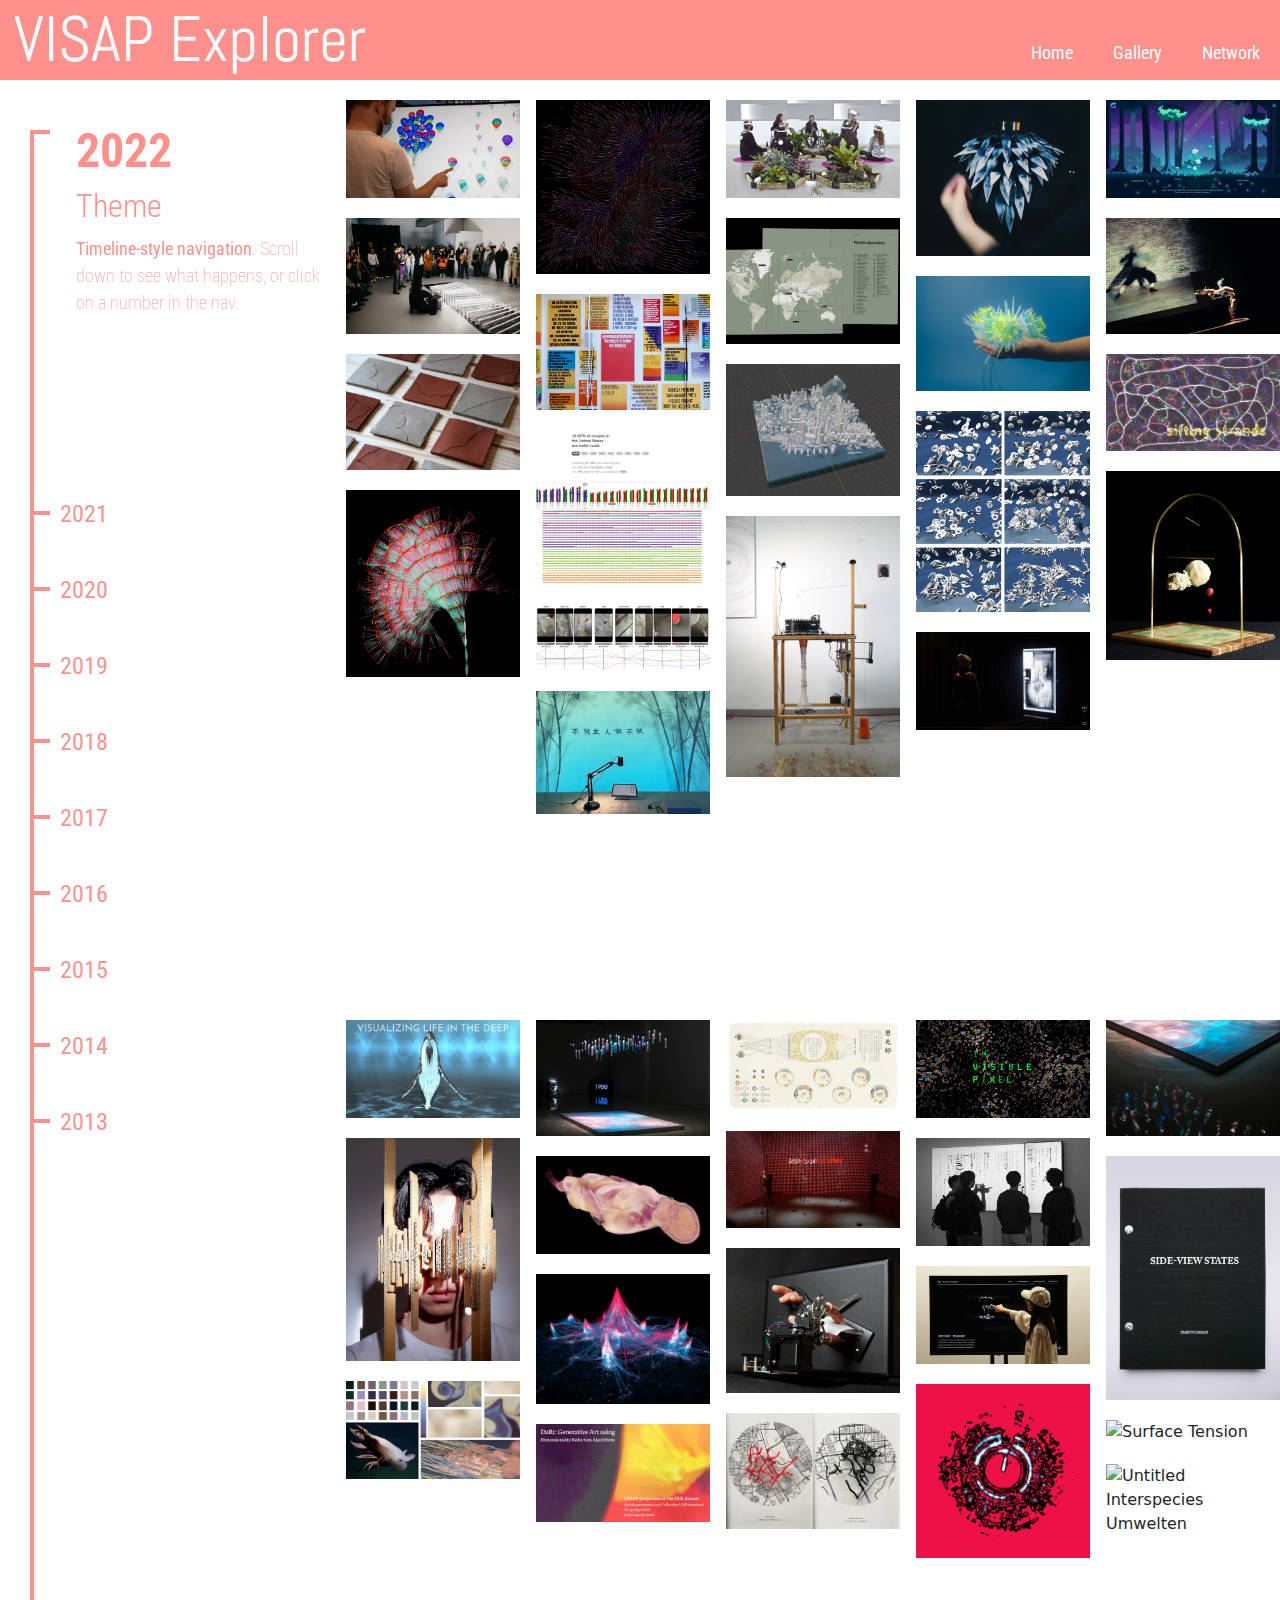
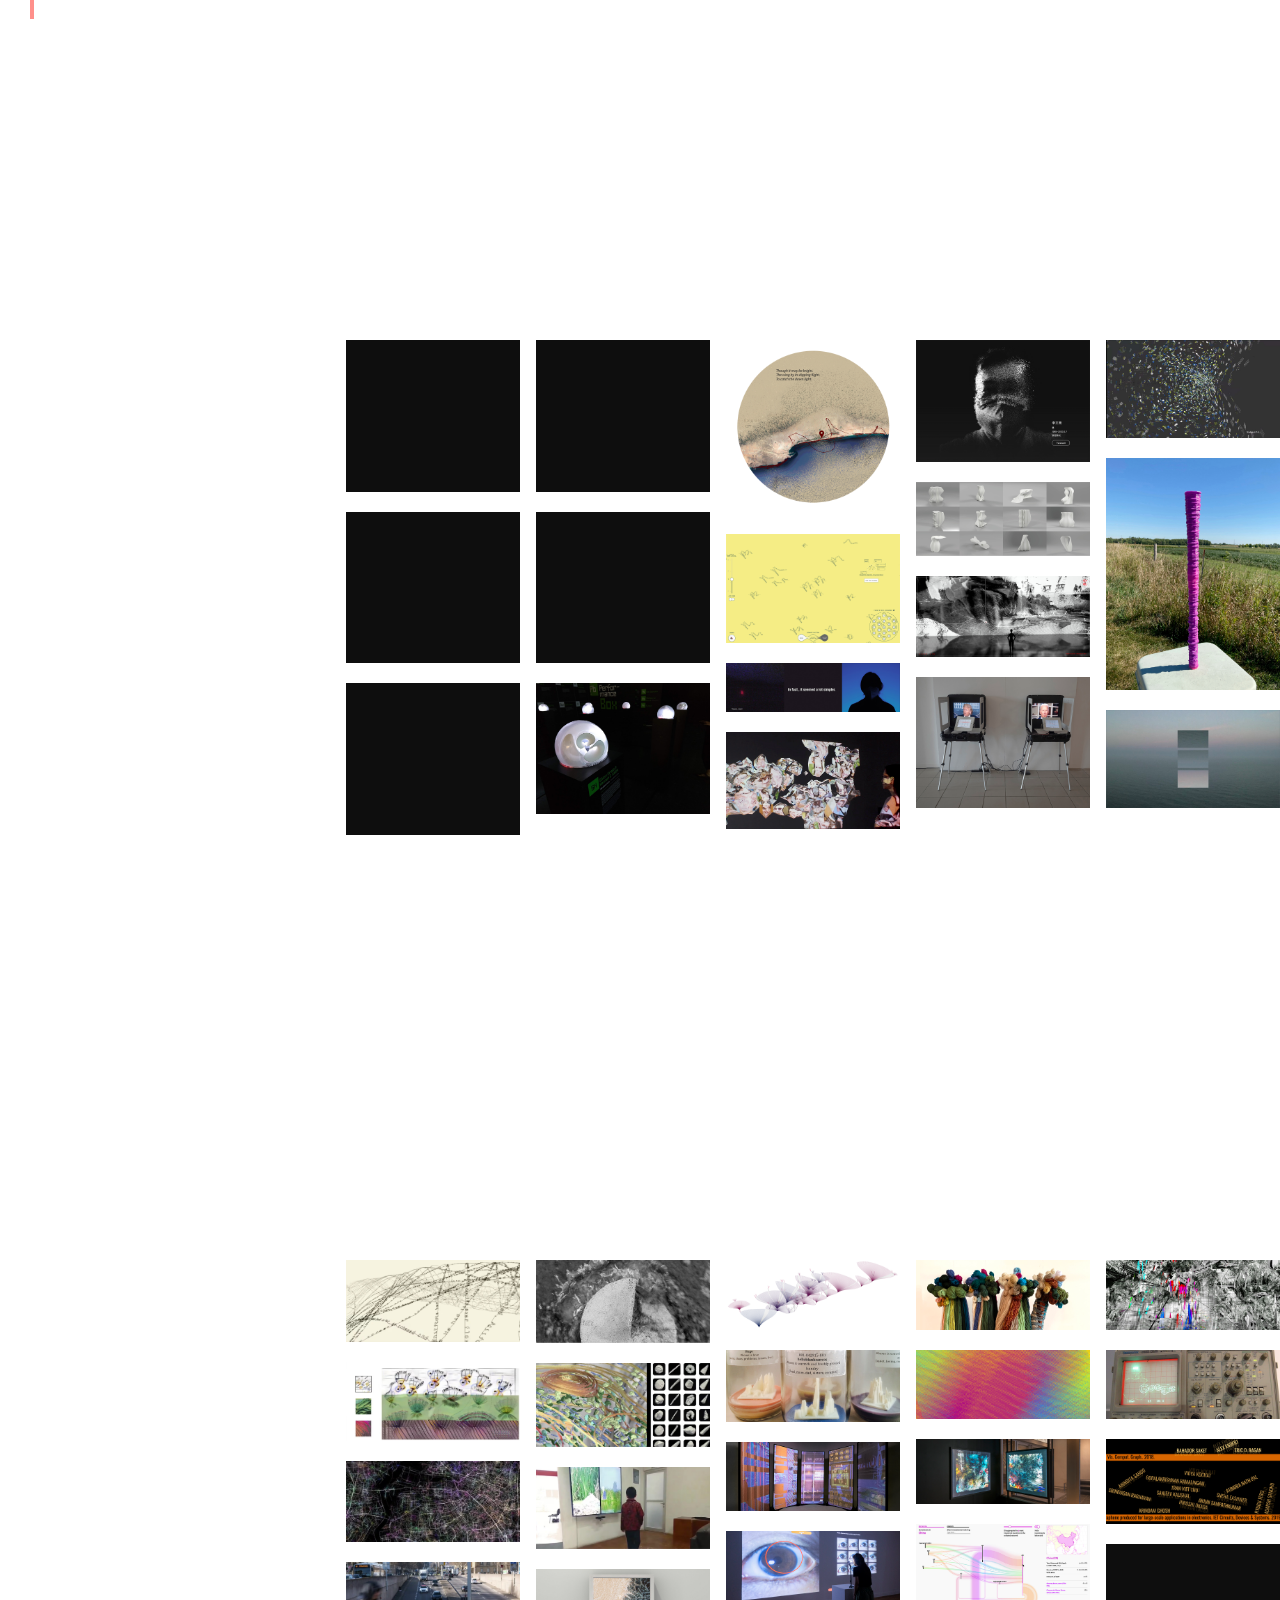
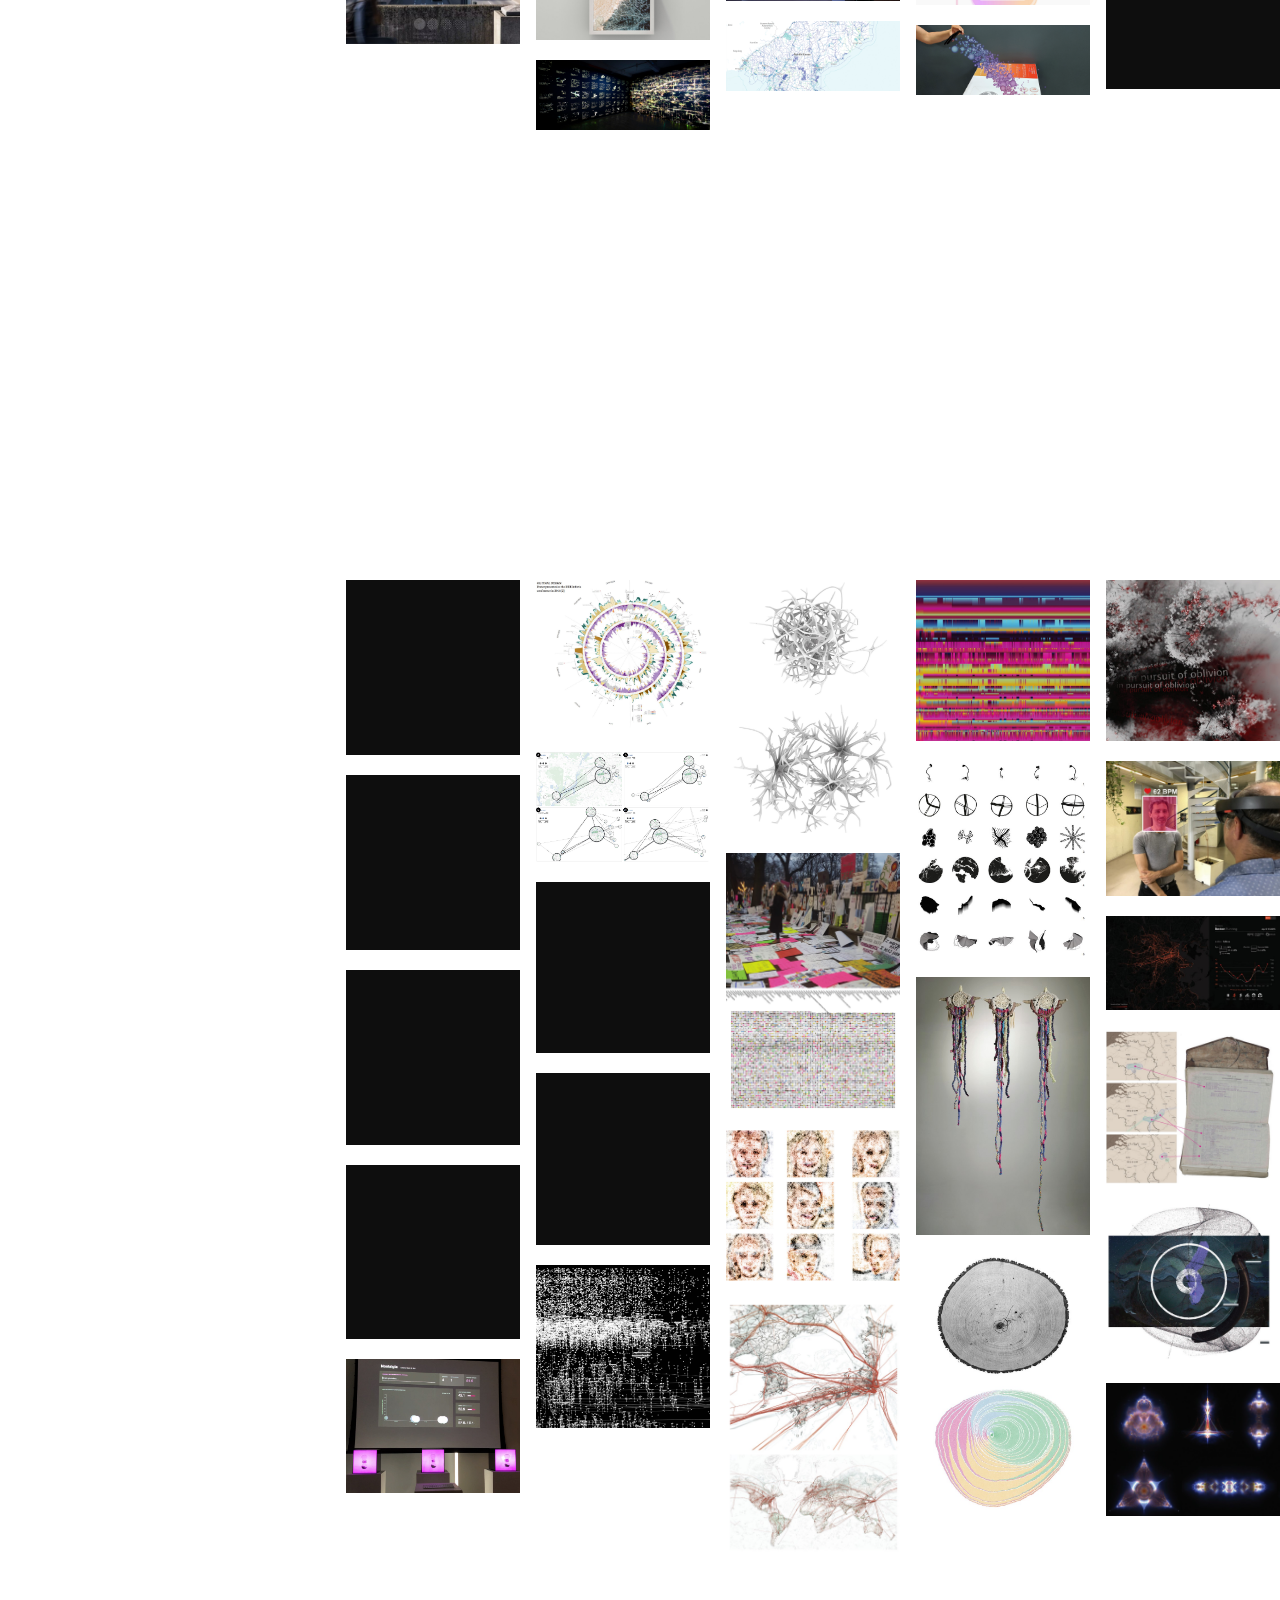
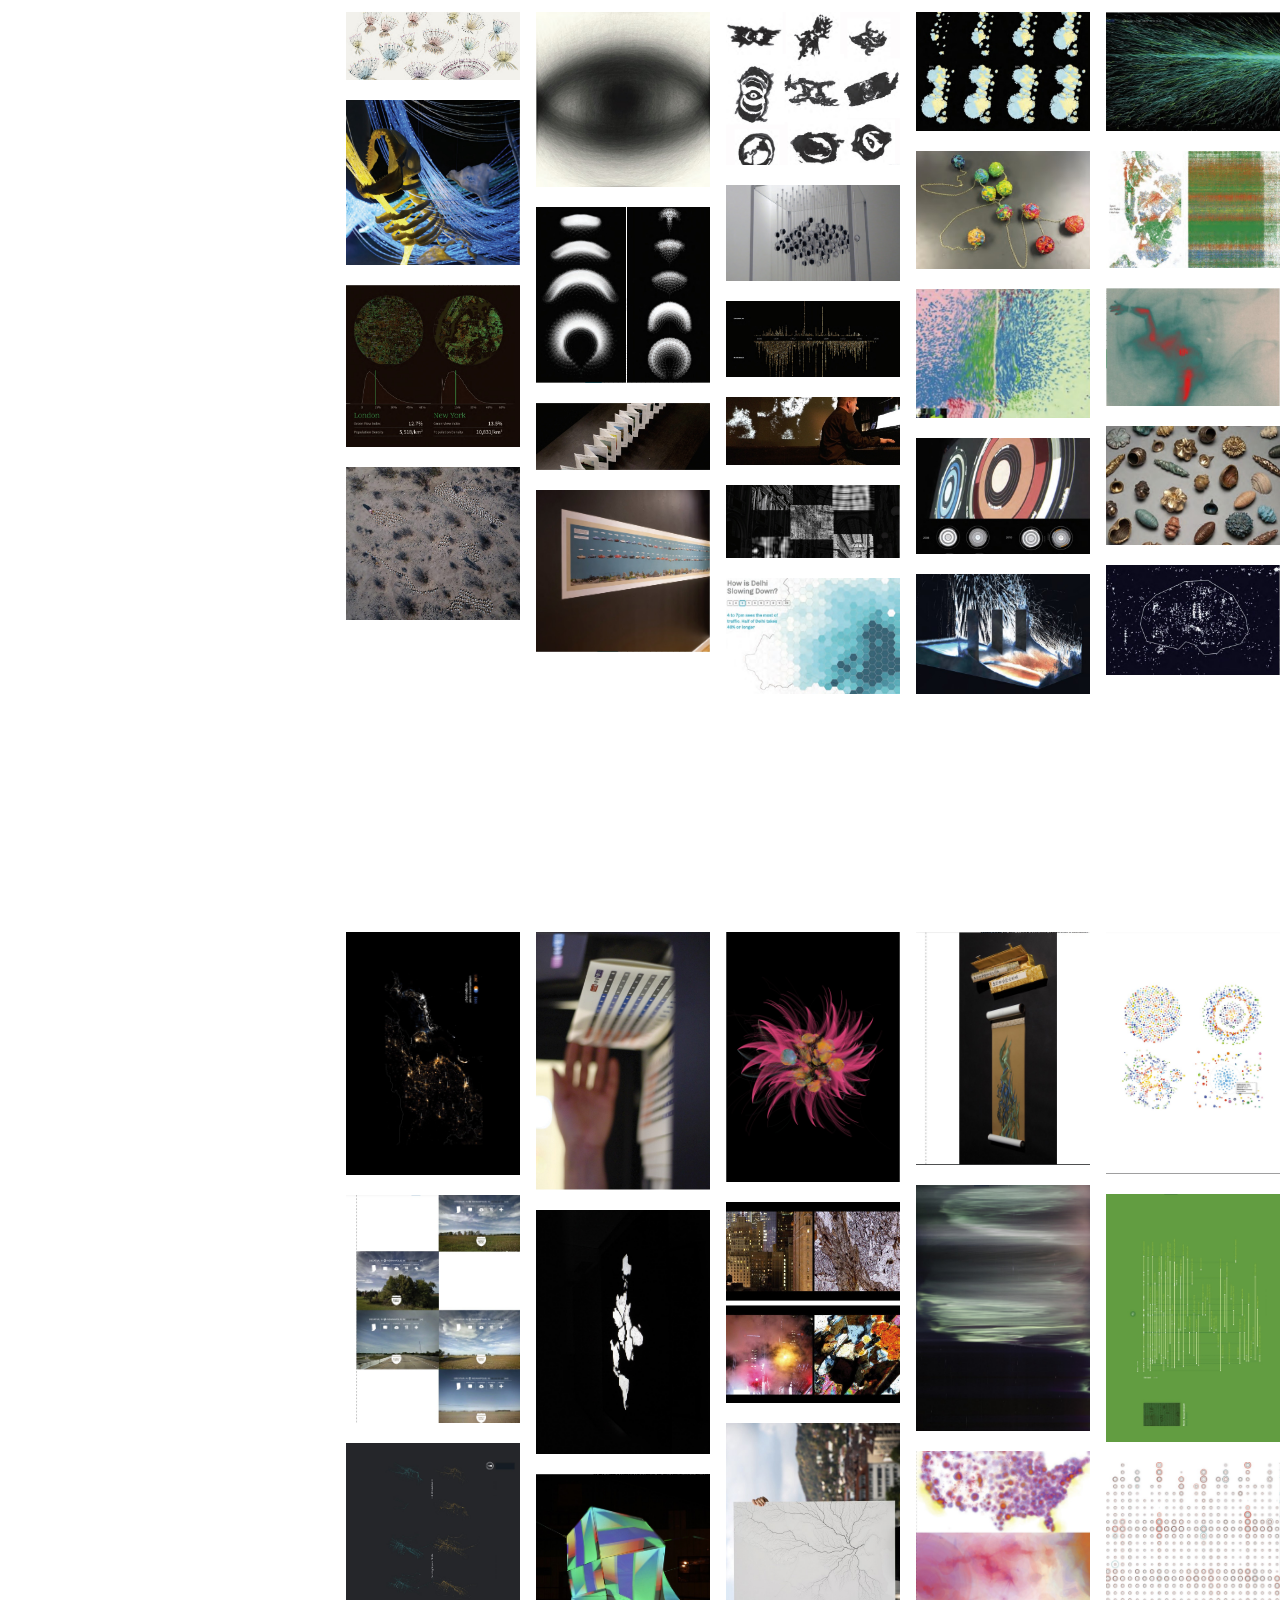
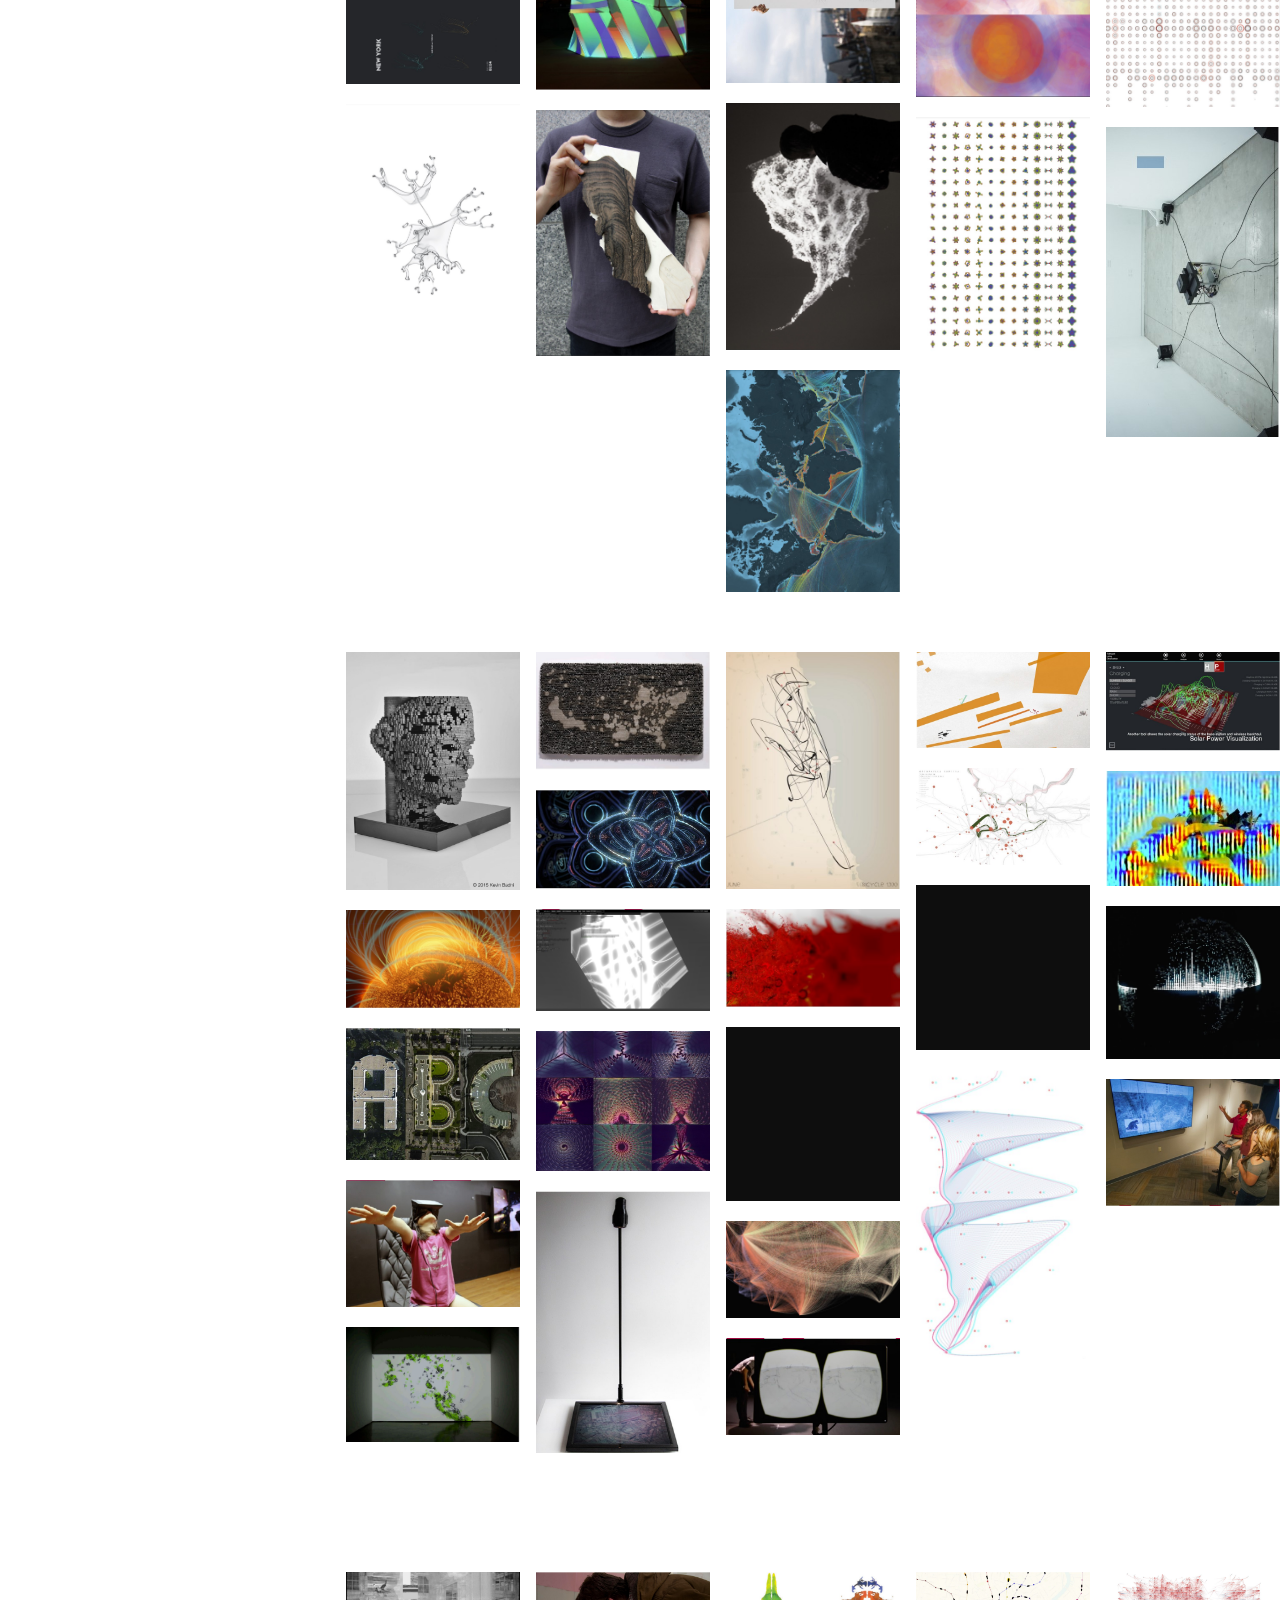
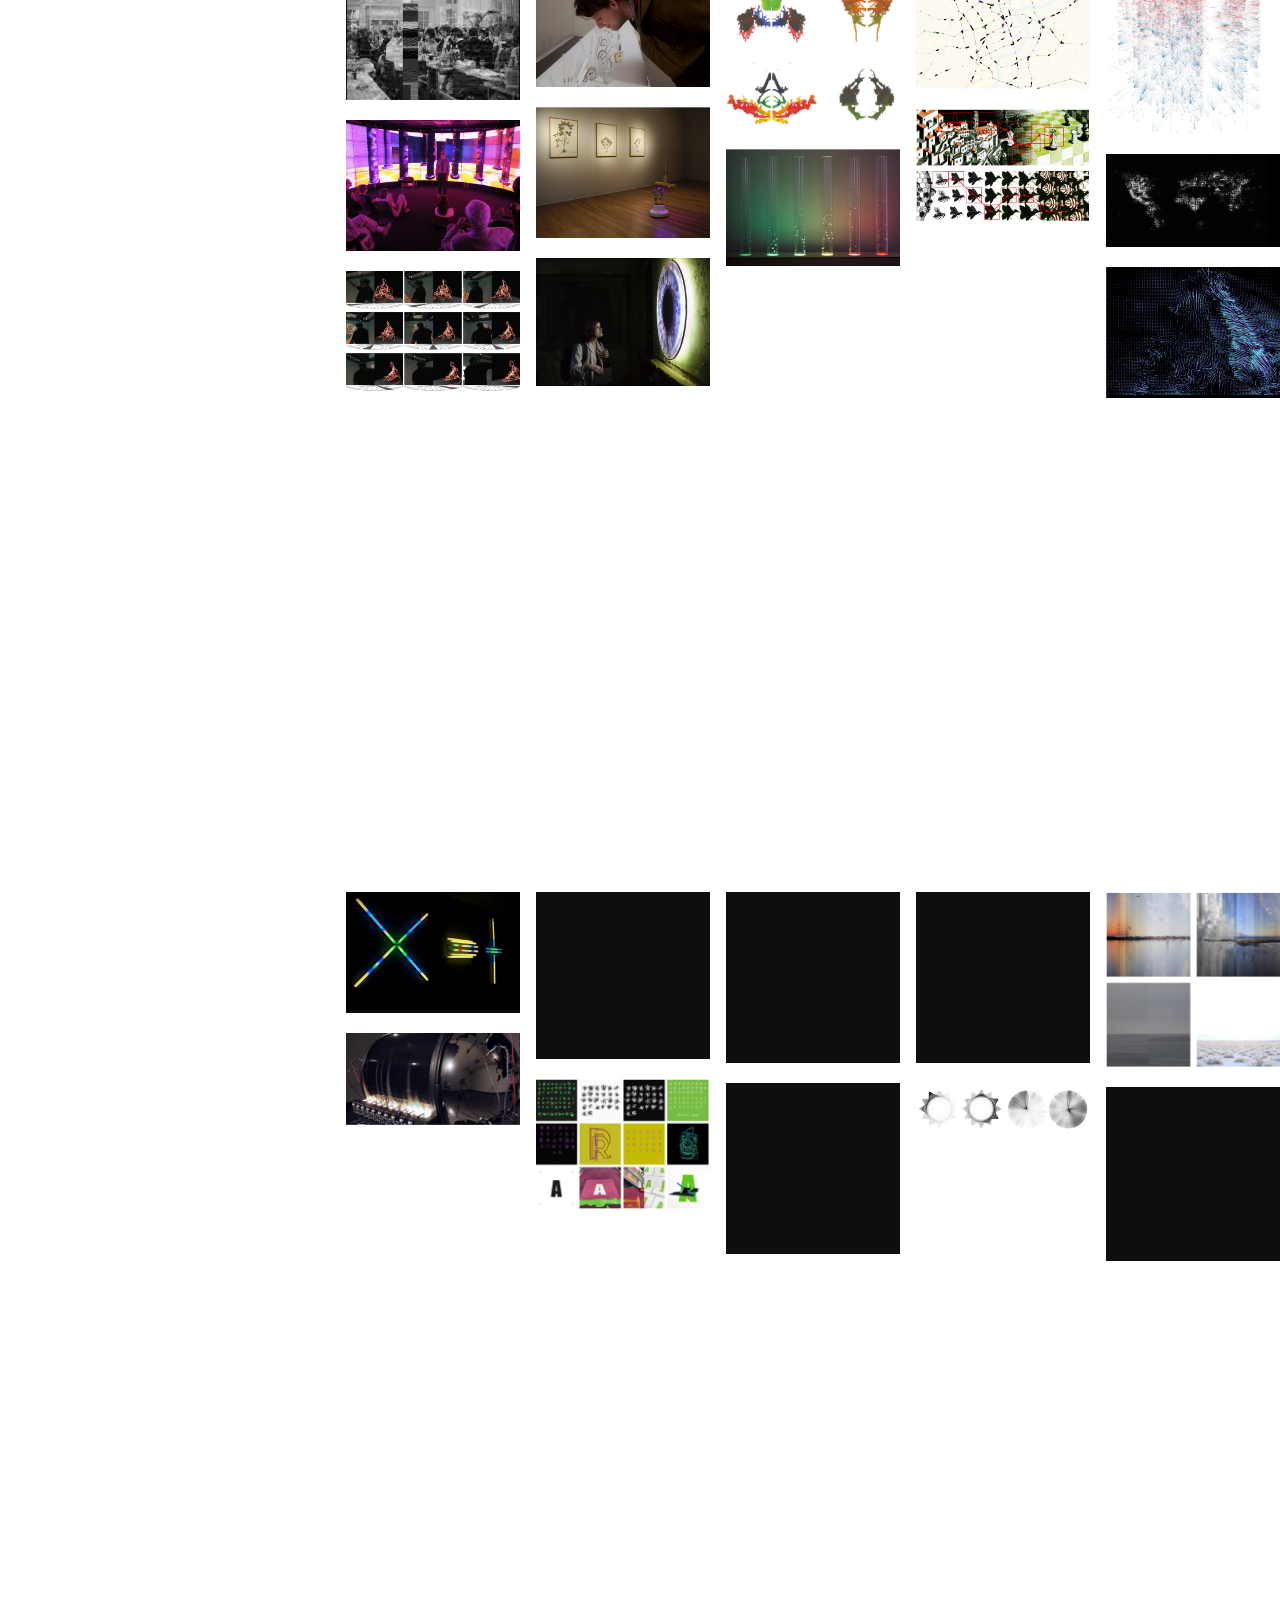
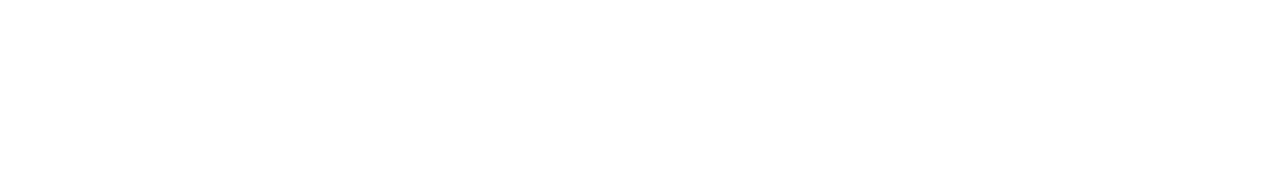
==== gallery.html @ c100e547 "gallery page complete" ====
<!DOCTYPE html>
<html lang="en">
    <head>

        <meta charset="UTF-8">
        <meta name="viewport" content="width=device-width, initial-scale=1.0">

        <title>Artwork Gallery</title>

        <link rel="stylesheet" href="style.css">
        <link rel="stylesheet" href="gridstyle.css">
        <link href="https://cdn.jsdelivr.net/npm/bootstrap@5.3.3/dist/css/bootstrap.min.css" rel="stylesheet" integrity="sha384-QWTKZyjpPEjISv5WaRU9OFeRpok6YctnYmDr5pNlyT2bRjXh0JMhjY6hW+ALEwIH" crossorigin="anonymous">

        <!-- <script src = "/d3.v7.min.js"></script> -->
        
        

    </head>


    <body>

       <!-- MAIN NAVBAR -->

        <div class="my_navbar sticky-top">
            <div class="my_navbar-title">VISAP Explorer</div>

            <div class="my_navbar-links">
            <a href="index.html">Home</a>
            <a href="gallery.html">Gallery</a>
            <a href="network.html">Network</a>
            </div>

        </div>



    
        <!-- SIDEBAR -->

        <div id= "wrapper" class="row">
            <div class="col-3">
              <nav id="navbar-timeline" class=" flex-column align-items-stretch pe-4 sticky-top">
                <nav class="nav flex-column">
                  <a class="nav-link" href="#item-1">

                    <span class="nav__counter">2022</span>
                    <h3 class="nav__title">Theme</h3>
                    <p class="nav__body"><strong>Timeline-style navigation</strong>. Scroll down to see what happens, or click on a number in the nav.</p>

                  </a>

                  <a class="nav-link" href="#item-2">

                    <span class="nav__counter">2021</span>
                    <h3 class="nav__title">Theme</h3>
                    <p class="nav__body"><strong>Timeline-style navigation</strong>. Scroll down to see what happens, or click on a number in the nav.</p>

                  </a>

                  <a class="nav-link" href="#item-3">
                    <span class="nav__counter">2020</span>
                    <h3 class="nav__title">Theme</h3>
                    <p class="nav__body"><strong>Timeline-style navigation</strong>. Scroll down to see what happens, or click on a number in the nav.</p>

                  </a>

                  <a class="nav-link" href="#item-4">
                    <span class="nav__counter">2019</span>
                    <h3 class="nav__title">Theme</h3>
                    <p class="nav__body"><strong>Timeline-style navigation</strong>. Scroll down to see what happens, or click on a number in the nav.</p>

                  </a>

                  <a class="nav-link" href="#item-5">
                    <span class="nav__counter">2018</span>
                    <h3 class="nav__title">Theme</h3>
                    <p class="nav__body"><strong>Timeline-style navigation</strong>. Scroll down to see what happens, or click on a number in the nav.</p>

                  </a>

                  <a class="nav-link" href="#item-6">
                    <span class="nav__counter">2017</span>
                    <h3 class="nav__title">Theme</h3>
                    <p class="nav__body"><strong>Timeline-style navigation</strong>. Scroll down to see what happens, or click on a number in the nav.</p>

                  </a>

                  <a class="nav-link" href="#item-7">
                    <span class="nav__counter">2016</span>
                    <h3 class="nav__title">Theme</h3>
                    <p class="nav__body"><strong>Timeline-style navigation</strong>. Scroll down to see what happens, or click on a number in the nav.</p>

                  </a>

                  <a class="nav-link" href="#item-8">
                    <span class="nav__counter">2015</span>
                    <h3 class="nav__title">Theme</h3>
                    <p class="nav__body"><strong>Timeline-style navigation</strong>. Scroll down to see what happens, or click on a number in the nav.</p>

                  </a>

                  <a class="nav-link" href="#item-9">
                    <span class="nav__counter">2014</span>
                    <h3 class="nav__title">Theme</h3>
                    <p class="nav__body"><strong>Timeline-style navigation</strong>. Scroll down to see what happens, or click on a number in the nav.</p>

                  </a>

                  <a class="nav-link" href="#item-10">
                    <span class="nav__counter">2013</span>
                    <h3 class="nav__title"> Theme</h3>
                    <p class="nav__body"><strong>Timeline-style navigation</strong>. Scroll down to see what happens, or click on a number in the nav.</p>

                  </a>
                  
                </nav>
              </nav>
            </div>

            <!-- GRID SECTIONS -->
          
            <div class="col-9">

              <div data-bs-spy="scroll" data-bs-target="#navbar-timeline" data-bs-smooth-scroll="true"  tabindex="0">

                <div id="story-card" class="story-card sticky-top"></div>

                <section id="item-1">  
                    <div id="artwork-container-2022" class="artwork-container"></div>              
                </section>
                
                <section id="item-2">
                    <div id="artwork-container-2021" class="artwork-container"></div>
                  </section>

                <section id="item-3">
                    <div id="artwork-container-2020" class="artwork-container"></div>
                   </section>

                   <section id="item-4"> 
                    <div id="artwork-container-2019" class="artwork-container"></div>              
                </section>
                
                <section id="item-5">
                    <div id="artwork-container-2018" class="artwork-container"></div>
                  </section>

                <section id="item-6">
                    <div id="artwork-container-2017" class="artwork-container"></div>
                   </section>

                   <section id="item-7"> 
                    <div id="artwork-container-2016" class="artwork-container"></div>              
                </section>
                
                <section id="item-8">
                    <div id="artwork-container-2015" class="artwork-container"></div>
                  </section>

                <section id="item-9">
                    <div id="artwork-container-2014" class="artwork-container"></div>
                   </section>

                   <section id="item-10">
                    <div id="artwork-container-2013" class="artwork-container"></div>
                </section>

                
            
                </div>
              </div>
            </div>
          </div>





        

        

           <!-- SCRIPTS --> 


              <script src="https://code.jquery.com/jquery-3.7.1.min.js" integrity="sha256-/JqT3SQfawRcv/BIHPThkBvs0OEvtFFmqPF/lYI/Cxo=" crossorigin="anonymous"></script>
              <script src="https://cdn.jsdelivr.net/npm/@popperjs/core@2.11.8/dist/umd/popper.min.js" integrity="sha384-I7E8VVD/ismYTF4hNIPjVp/Zjvgyol6VFvRkX/vR+Vc4jQkC+hVqc2pM8ODewa9r" crossorigin="anonymous"></script>
              <script src="https://cdn.jsdelivr.net/npm/bootstrap@5.3.3/dist/js/bootstrap.min.js" integrity="sha384-0pUGZvbkm6XF6gxjEnlmuGrJXVbNuzT9qBBavbLwCsOGabYfZo0T0to5eqruptLy" crossorigin="anonymous"></script>
              <script src="data/artworks.js"></script>
              
    
    </body>
</html>
---- style.css ----
@import url('https://fonts.googleapis.com/css2?family=Roboto+Condensed:wght@400;700&display=swap');
@import url('https://fonts.googleapis.com/css2?family=Abel&display=swap');

/*body, html {
    margin: 0;
    padding: 0;
    width: 100%;
    height: 100%;
    font-family: Arial, sans-serif;
}*/


  /* NAVBAR*/


  .my_navbar {
    position:sticky;
    top: 0px;
    background-color: #ff908b;
    overflow: hidden;
    height: 80px;
    width: 100%;
    display: flex;
    justify-content: space-between;
    align-items: flex-end; 
  }

  .my_navbar-title {
    color: white;
    padding-left: 14px;
    font-family: 'Abel', sans-serif;
    float: left;
    font-size: 64px;
    line-height: normal;
  }

  .my_navbar-links {
    display: flex;
  }

  .my_navbar a {
    color: white;
    padding: 14px 20px;
    
    text-decoration: none;
    font-size: large;
    transition: font-weight 0.3s ease, text-decoration 0.3s ease;
    font-family: 'Roboto Condensed', sans-serif
  }
  .my_navbar a:hover {
    
    text-decoration: underline;
    font-weight: 700;
    font-size: x-large;  
  }

  /*CONTENT BOXES*/

  .content {
    display: flex;
    justify-content: center; 
    align-items: center; 
    margin-top: 20px;
  }
  .content-box {
    flex: 1; /* boxes equal width */
    padding: 20px;
    box-shadow: 0 4px 8px 0 rgba(0,0,0,0.2);
    margin: 0 10px; 
    display: flex;
    flex-direction: column; 
    align-self: stretch;
}

  .left-content {
    background-color: #ffdada;
  }
  .right-content {
    background-color: #ffdede;
  }
  .right-content h2 {
    color: #333;
  }
  .right-content p {
    color: #666;
  }

/*STORY-CARD*/

#story-card {
    position: sticky;
    background-color: whitesmoke;
    top: 80px; 
    height: calc(100vh - 80px);
    width: 500px; /* Adjust width as needed */
    padding: 20px;
    overflow-y: auto; /* Enable scrolling */
    display: none; /* Hidden by default */
    z-index: 1000; /* Above other elements */
    float: right; /* Align to the right */
    margin-left: auto; /* Additional alignment to the right */
    box-shadow: -5px 0 15px rgba(0,0,0,0.3);
}

#story-card img {
  height: auto;
  display: block;
  margin-top: 20px;
  margin-bottom: 15px; 
}

#story-card a{
color: black;
font-size: 24px;
font-weight: 500;
}


#story-card .close-button {
  color: red;
  position: absolute;
  top: 10px;
  right: 10px;
  border: none;
  background-color: transparent;
  font-size: 20px;
  cursor: pointer;
}

  

/*FONTS*/
  
  .roboto-condensed-navbar {
    font-family: 'Roboto Condensed', sans-serif;
    font-optical-sizing: auto;
    font-weight: 400; 
    font-style: normal;
  }

  .abel-regular {
    font-family: 'Abel', sans-serif;
    font-weight: 400;
    font-style: normal;
  }
---- gridstyle.css ----
@import url('https://fonts.googleapis.com/css2?family=Roboto+Condensed:wght@400;700&display=swap');
@import url('https://fonts.googleapis.com/css2?family=Abel&display=swap');


#navbar-timeline.sticky-top{
    top: 80px;
    z-index: 1010;
    padding: 0% 20% 20% 20%;
    font-family: 'Roboto Condensed', sans-serif;
    }

/*INACTIVE*/

a.nav-link{
    padding: 0;
    color: #ff908b;
    transition: all 0.15s ease-out;
}

a.nav-link :hover {
    background-color: transparent;
    color: #ff908b;
    padding-left: 1em;
  }
  a.nav-link :focus {
    background-color: transparent;
    color: #ff908b;
  }

.nav-link{
    position: relative;
    transition: all 0.3s ease-out;
    margin-bottom: 1em;
    display: block;
    color: #ff908b;
    
}

.nav-link ::after {
    content: "";
    display: block;
    border-left: 4px solid  #ff908b;
    border-top: 4px solid #ff908b;
    height: 500px;
    width: 20px;
    position: absolute;
    left: -30px;
    top: 15px;
}


.nav__counter{
    font-size: 24px;
    transition: all 0.15s ease-out;
}

.nav__title{
    font-size: 32px;
    font-weight: 300;
    margin: 0 0 0.25em;
    width: 300px;
    height: 0;
    overflow: hidden;
    opacity: 0;
    transition: height 0.3s ease-out, opacity 0.2s ease-out;
}

.nav__body{
    font-weight: 100;
    font-size: 18px;
    font-size: 18px;
    width: 250px;
    height: 0;
    overflow: hidden;
    opacity: 0;
    transition: height 0.3s ease-out, opacity 0.2s ease-out;
}

/*ACTIVE*/

a.nav-link.active {
    pointer-events: none;
    padding-left: 1em;
    width: 35px;
    height: 400px;
    top: 35px;
    font-weight: 700;
}

a.nav-link.active .nav__counter{
    opacity: 1;
    font-size: 48px;
}

a.nav-link.active .nav__title{
    height: 40px;
    opacity: 1;
    overflow: visible;
}

a.nav-link.active .nav__body{
    height: 250px;
    opacity: 1;
    overflow: visible;
}


/*GRID SECTIONS*/

section {
    min-height: 100vh;
    /*display: flex;*/
    margin-bottom: 20px;
  }

  .artwork-container {
    column-count: 5;
    /*column-gap: 0px;*/
    /*justify-content: space-between;*/
    padding: 10px;
}

.artwork-container img {
    width: 100%;
    margin: 10px;
    height:fit-content;
    break-inside: avoid-column; /* This helps to prevent images from being split between columns */
}

/* Responsive adjustments */
@media (max-width: 1200px) {
    .artwork-container {
        column-count: 4;
    }
}
@media (max-width: 1000px) {
    .artwork-container {
        column-count: 3;
    }
}
@media (max-width: 800px) {
    .artwork-container {
        column-count: 2;
    }
}
@media (max-width: 400px) {
    .artwork-container {
        column-count: 1;
    }
}


/*FONTS*/

.roboto-condensed-navbar {
    font-family: 'Roboto Condensed', sans-serif;
    font-optical-sizing: auto;
    font-weight: 400; 
    font-style: normal;
  }

  .abel-regular {
    font-family: 'Abel', sans-serif;
    font-weight: 400;
    font-style: normal;
  }
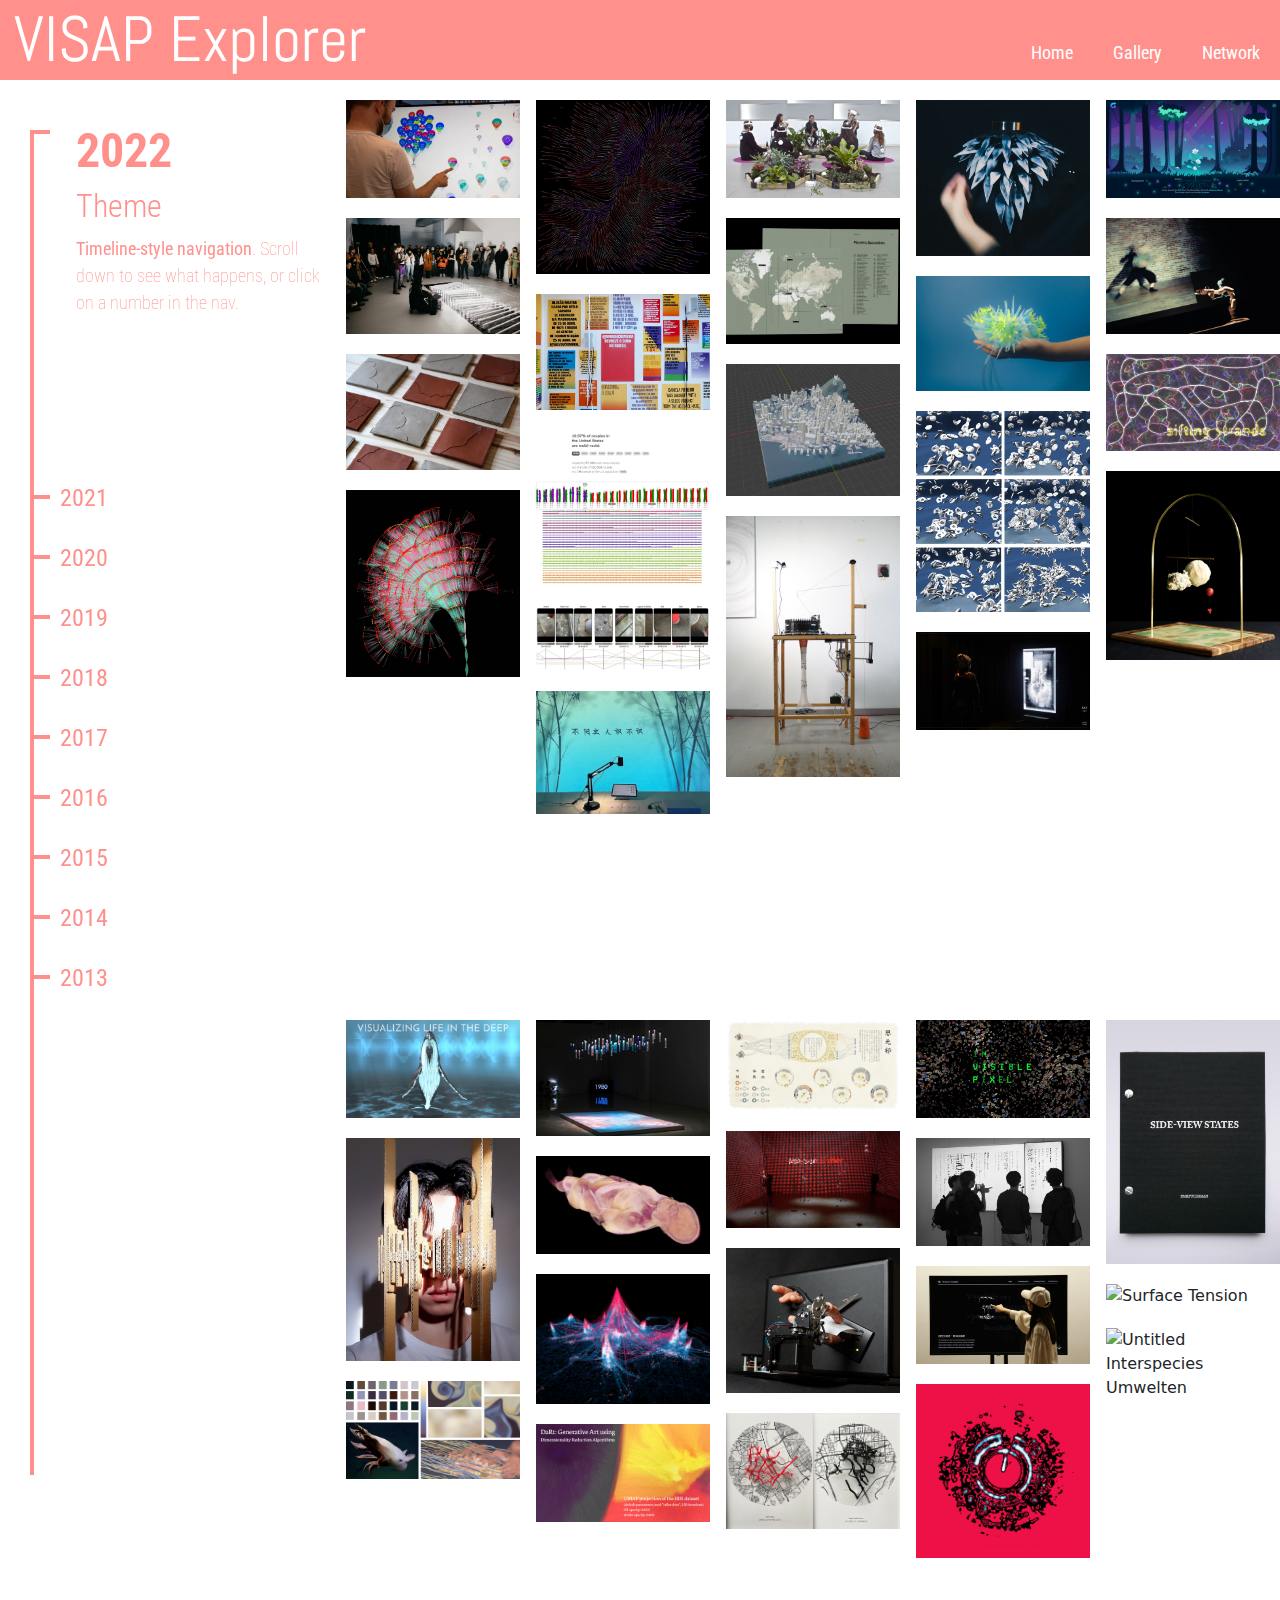
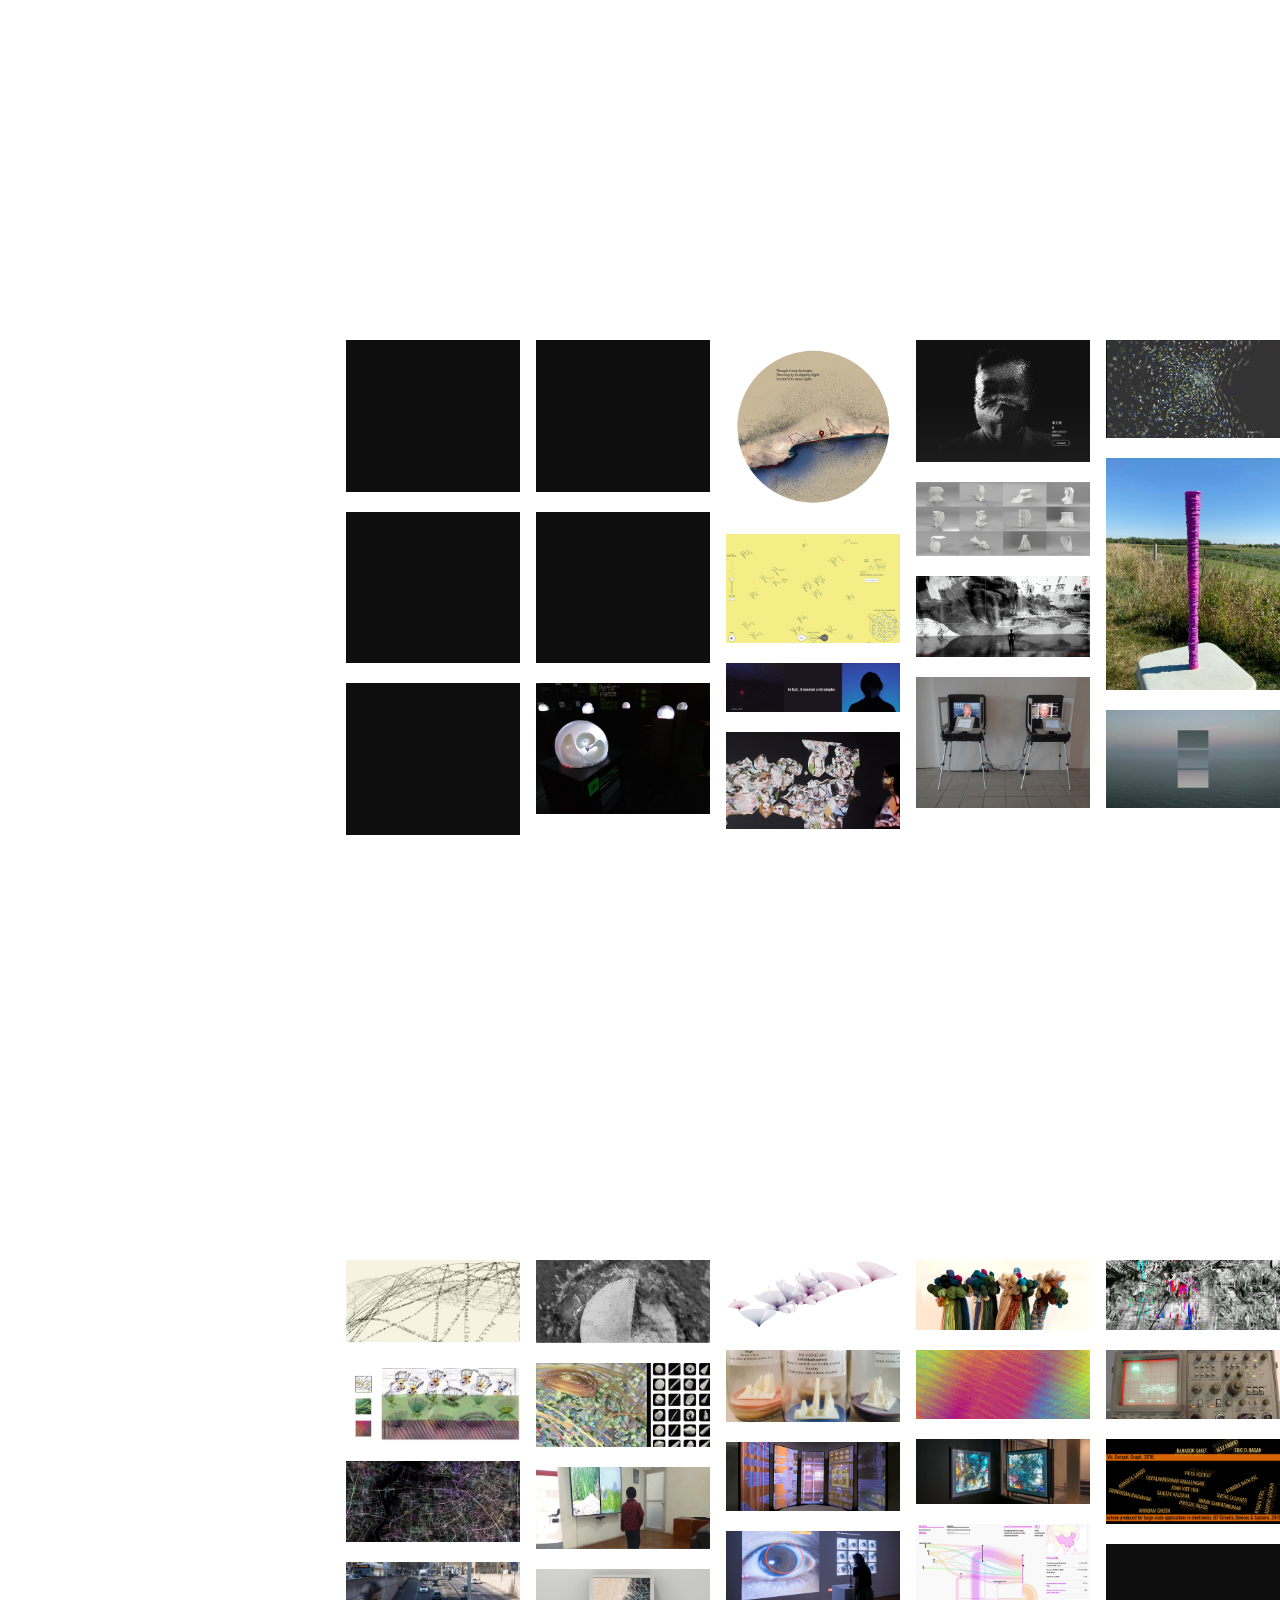
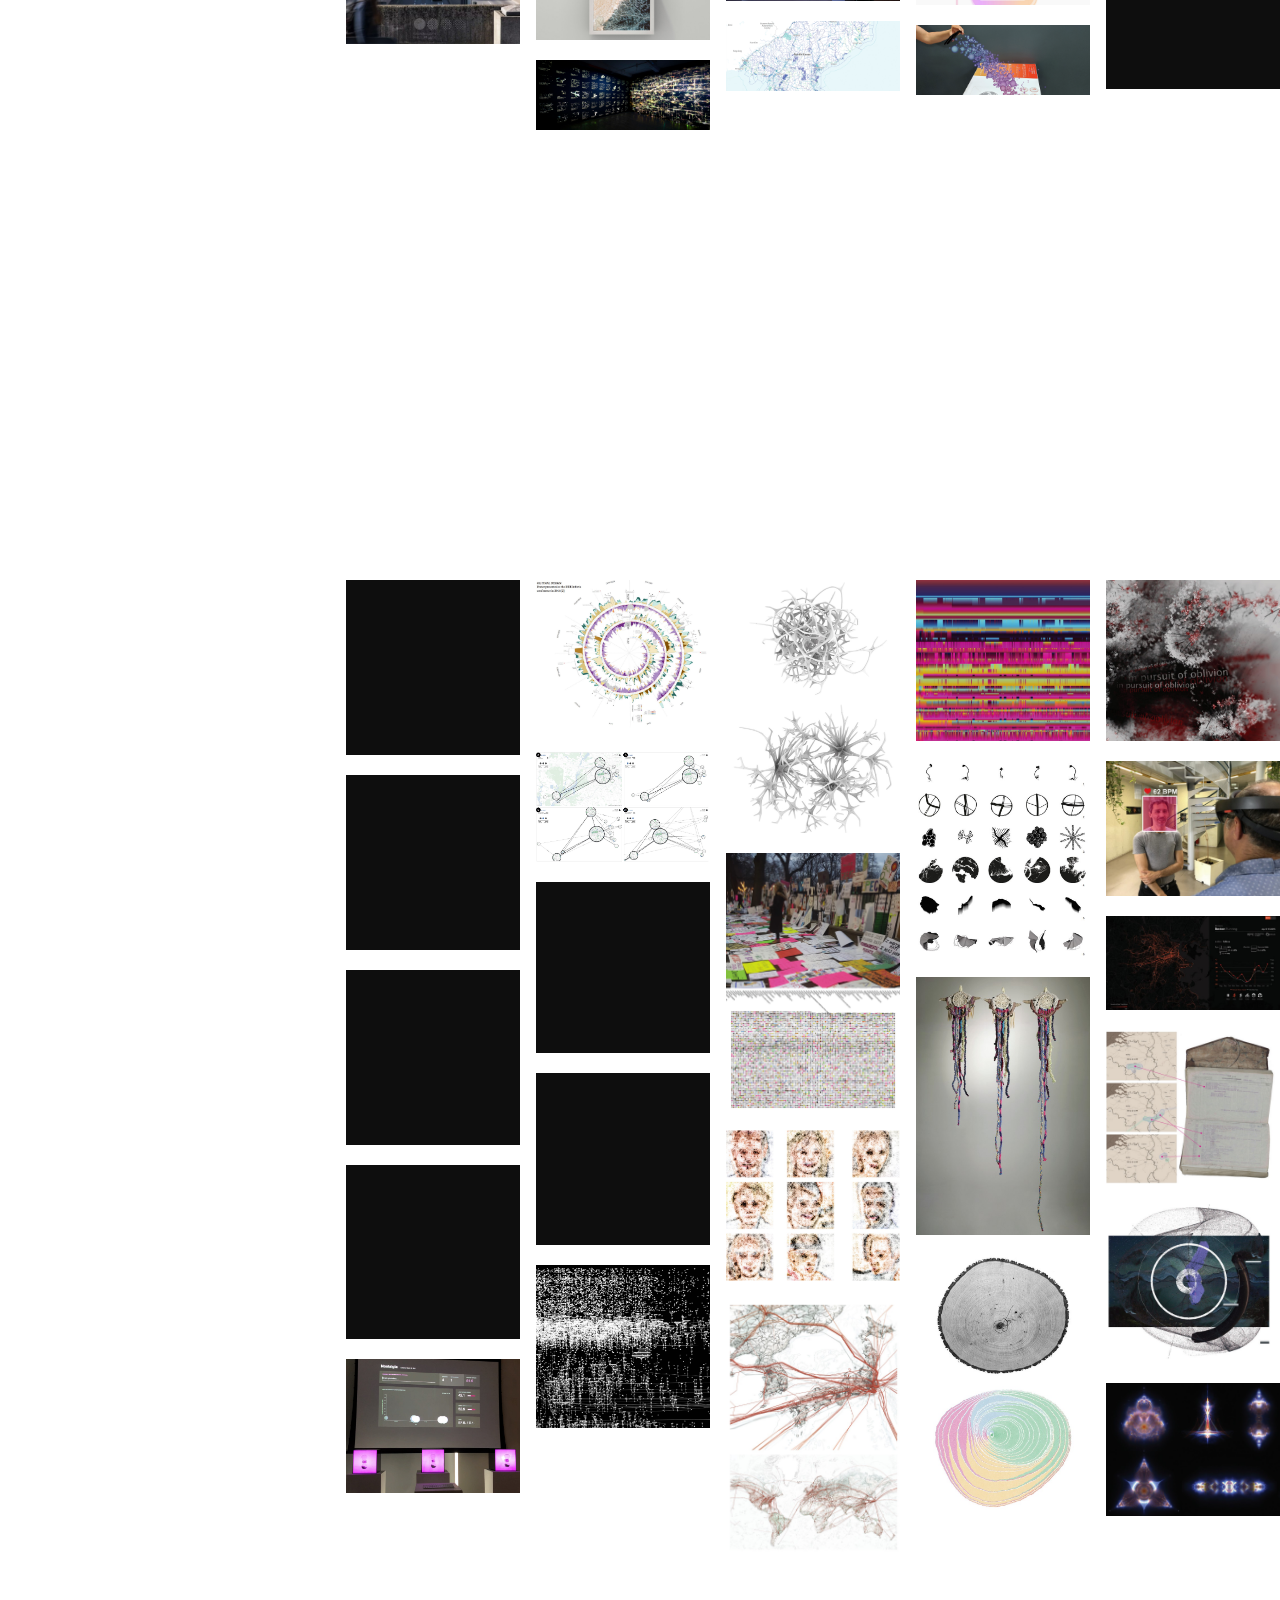
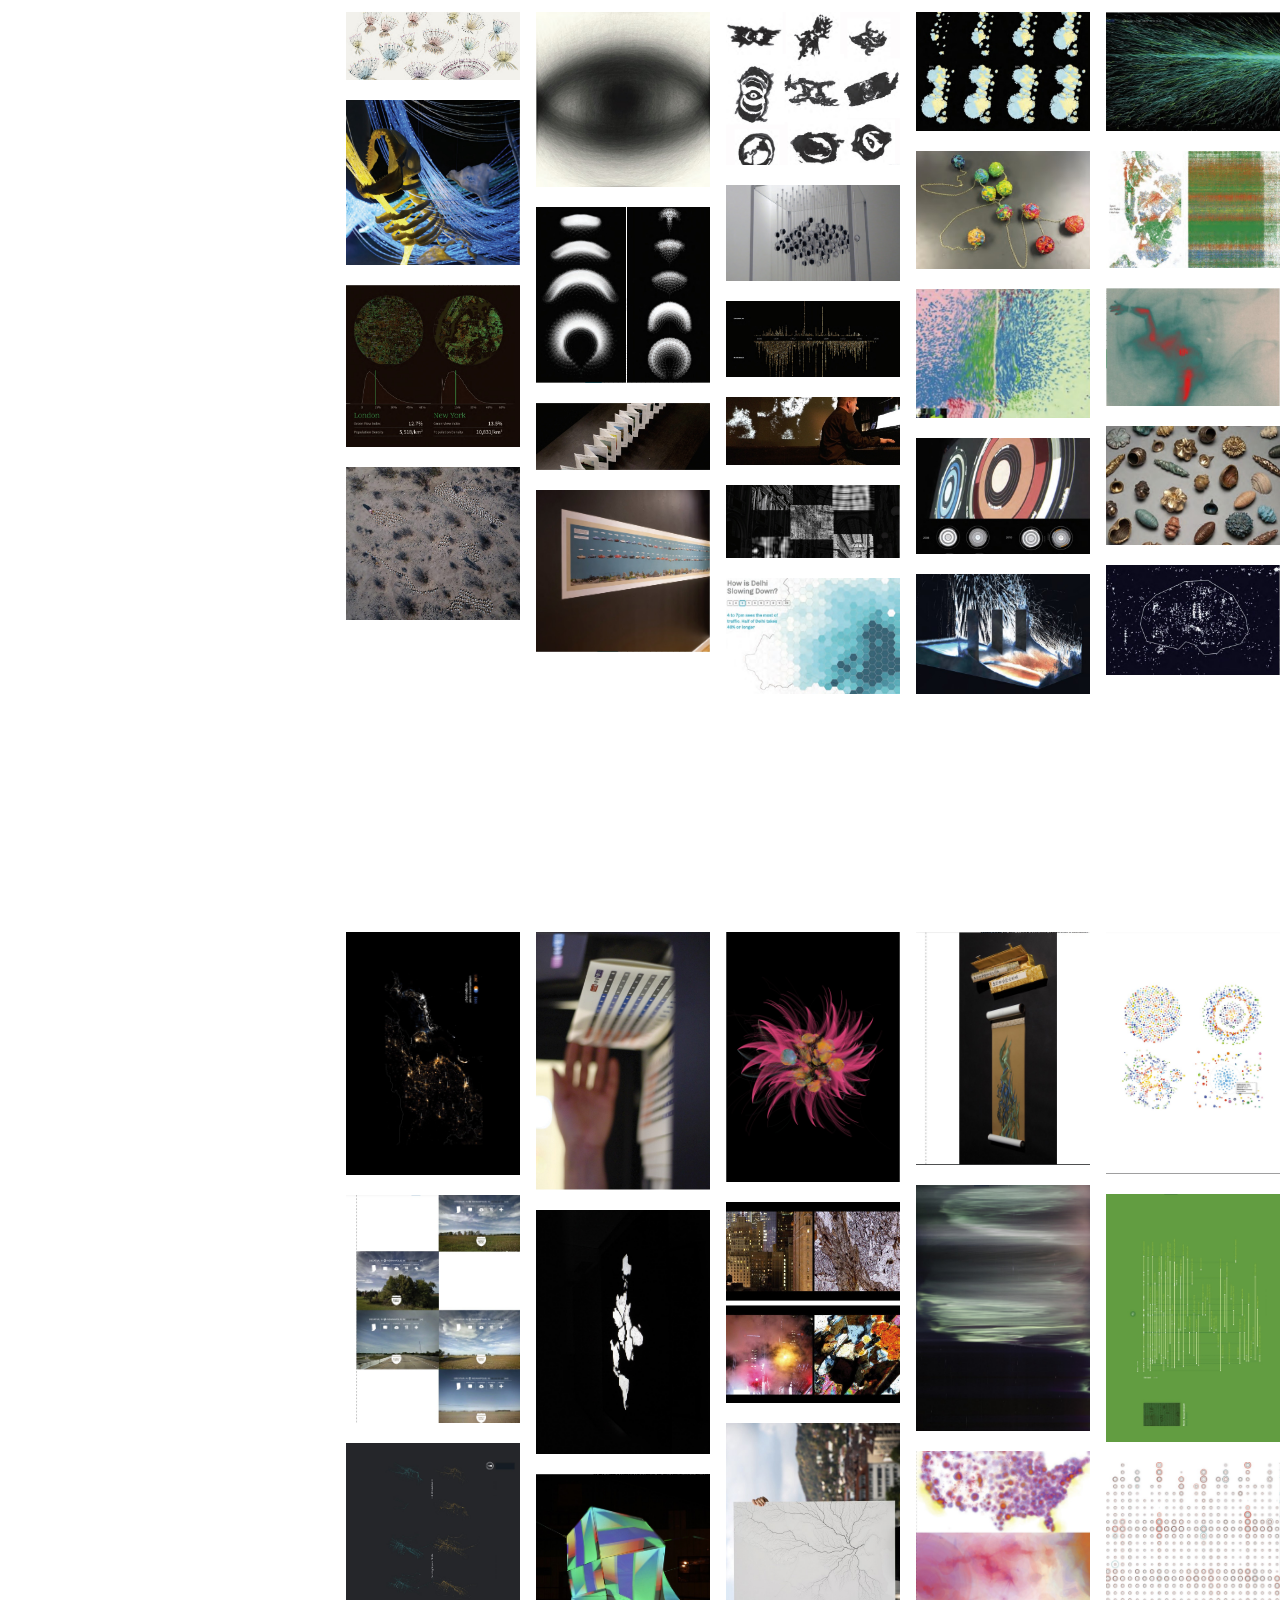
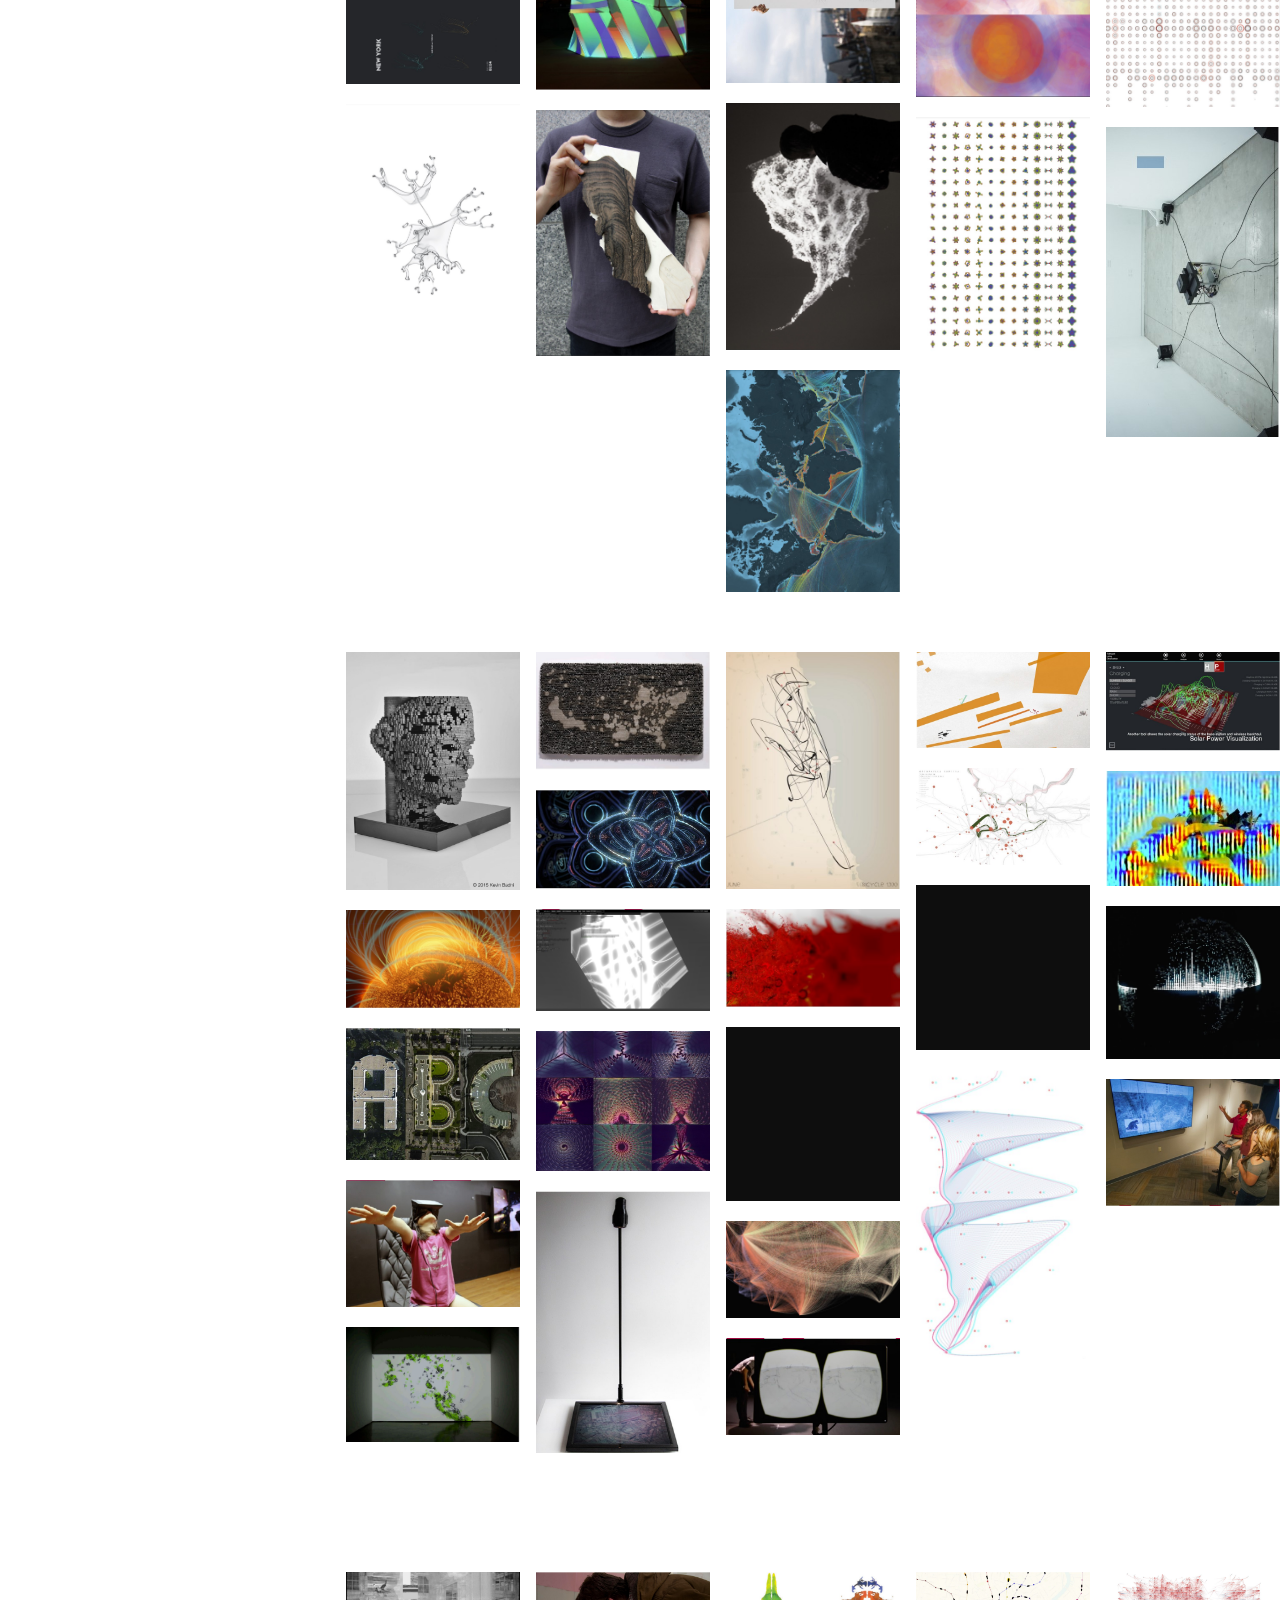
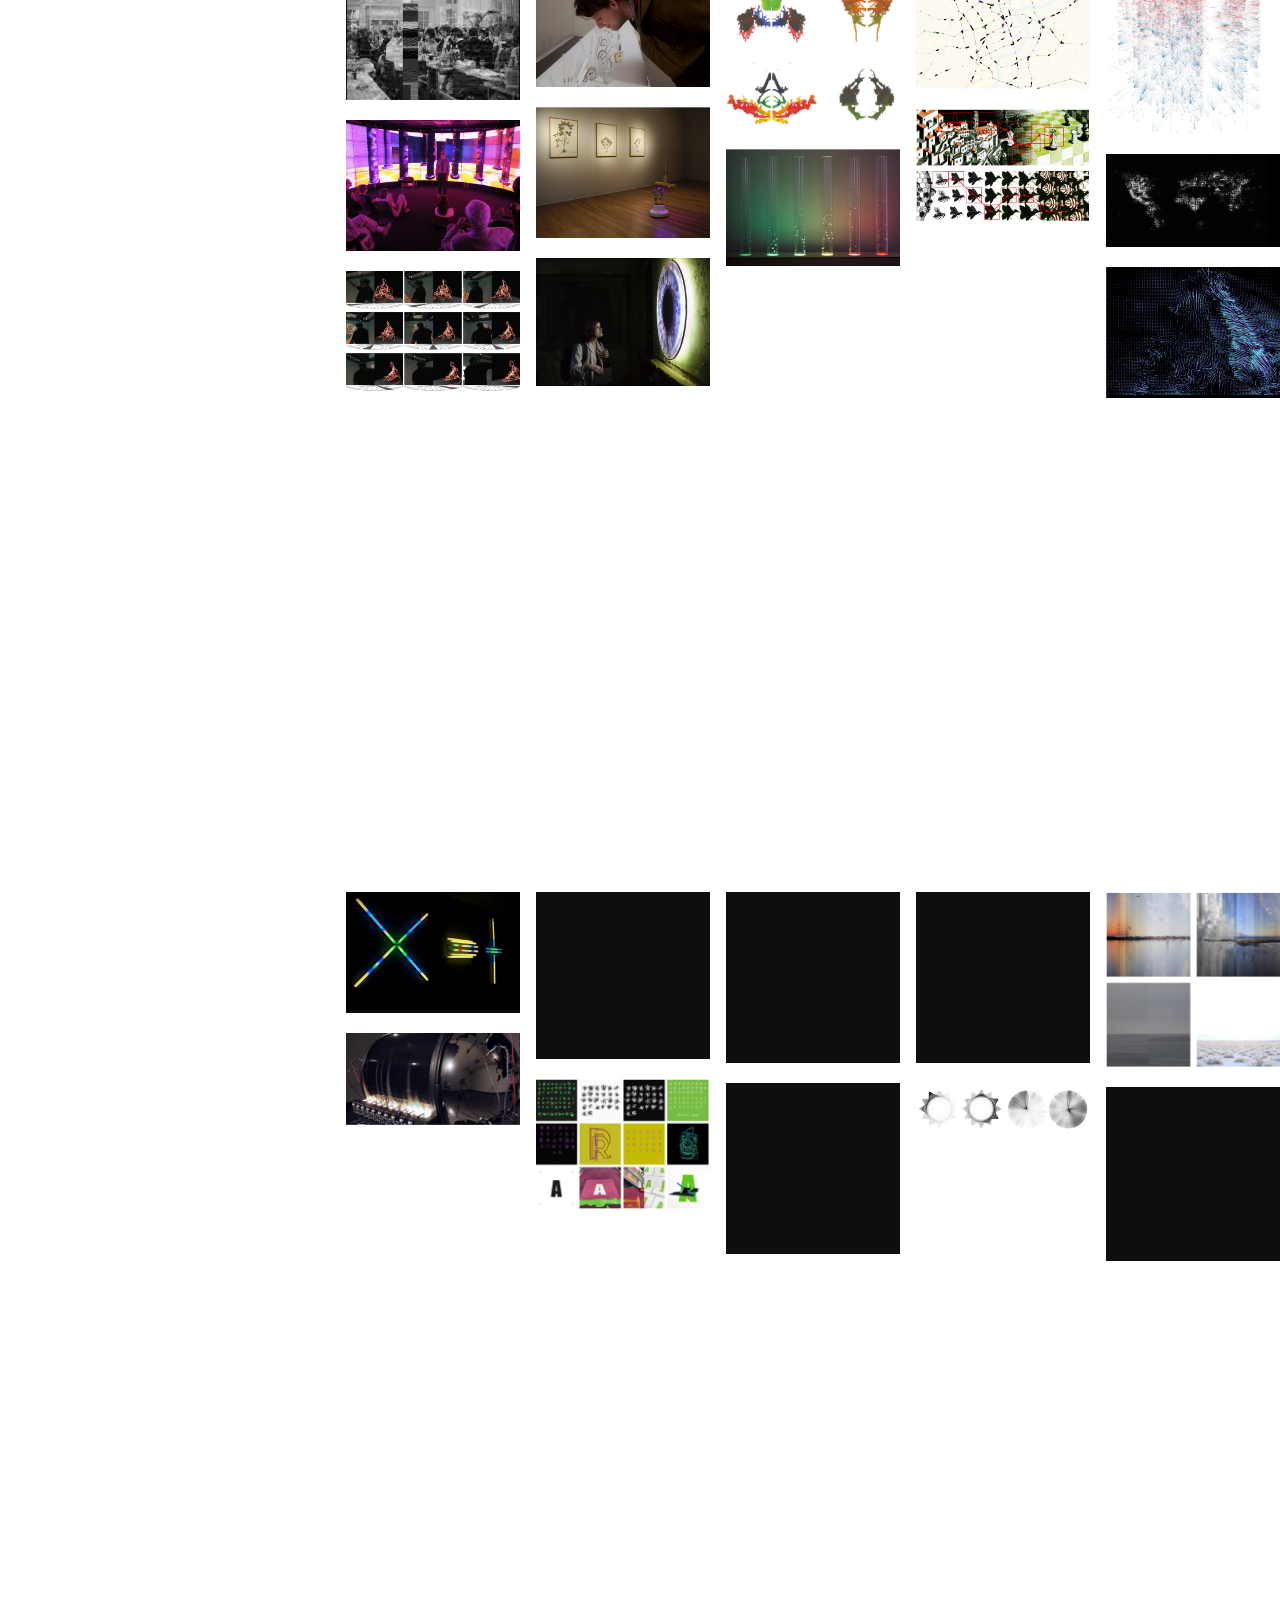
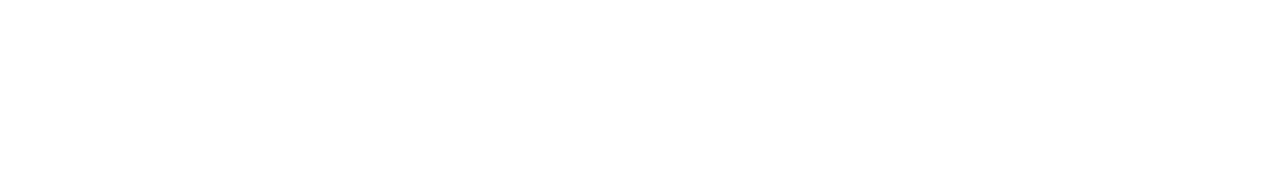
==== commit c7b67197: "network done" ====
--- a/gallery.html
+++ b/gallery.html
@@ -120,7 +120,7 @@
 
             <!-- GRID SECTIONS -->
           
-            <div class="col-9">
+            <div class="col-9" id="grid-sections">
 
               <div data-bs-spy="scroll" data-bs-target="#navbar-timeline" data-bs-smooth-scroll="true"  tabindex="0">
 
--- a/gridstyle.css
+++ b/gridstyle.css
@@ -30,7 +30,7 @@
 .nav-link{
     position: relative;
     transition: all 0.3s ease-out;
-    margin-bottom: 1em;
+    margin-bottom:auto;
     display: block;
     color: #ff908b;
     
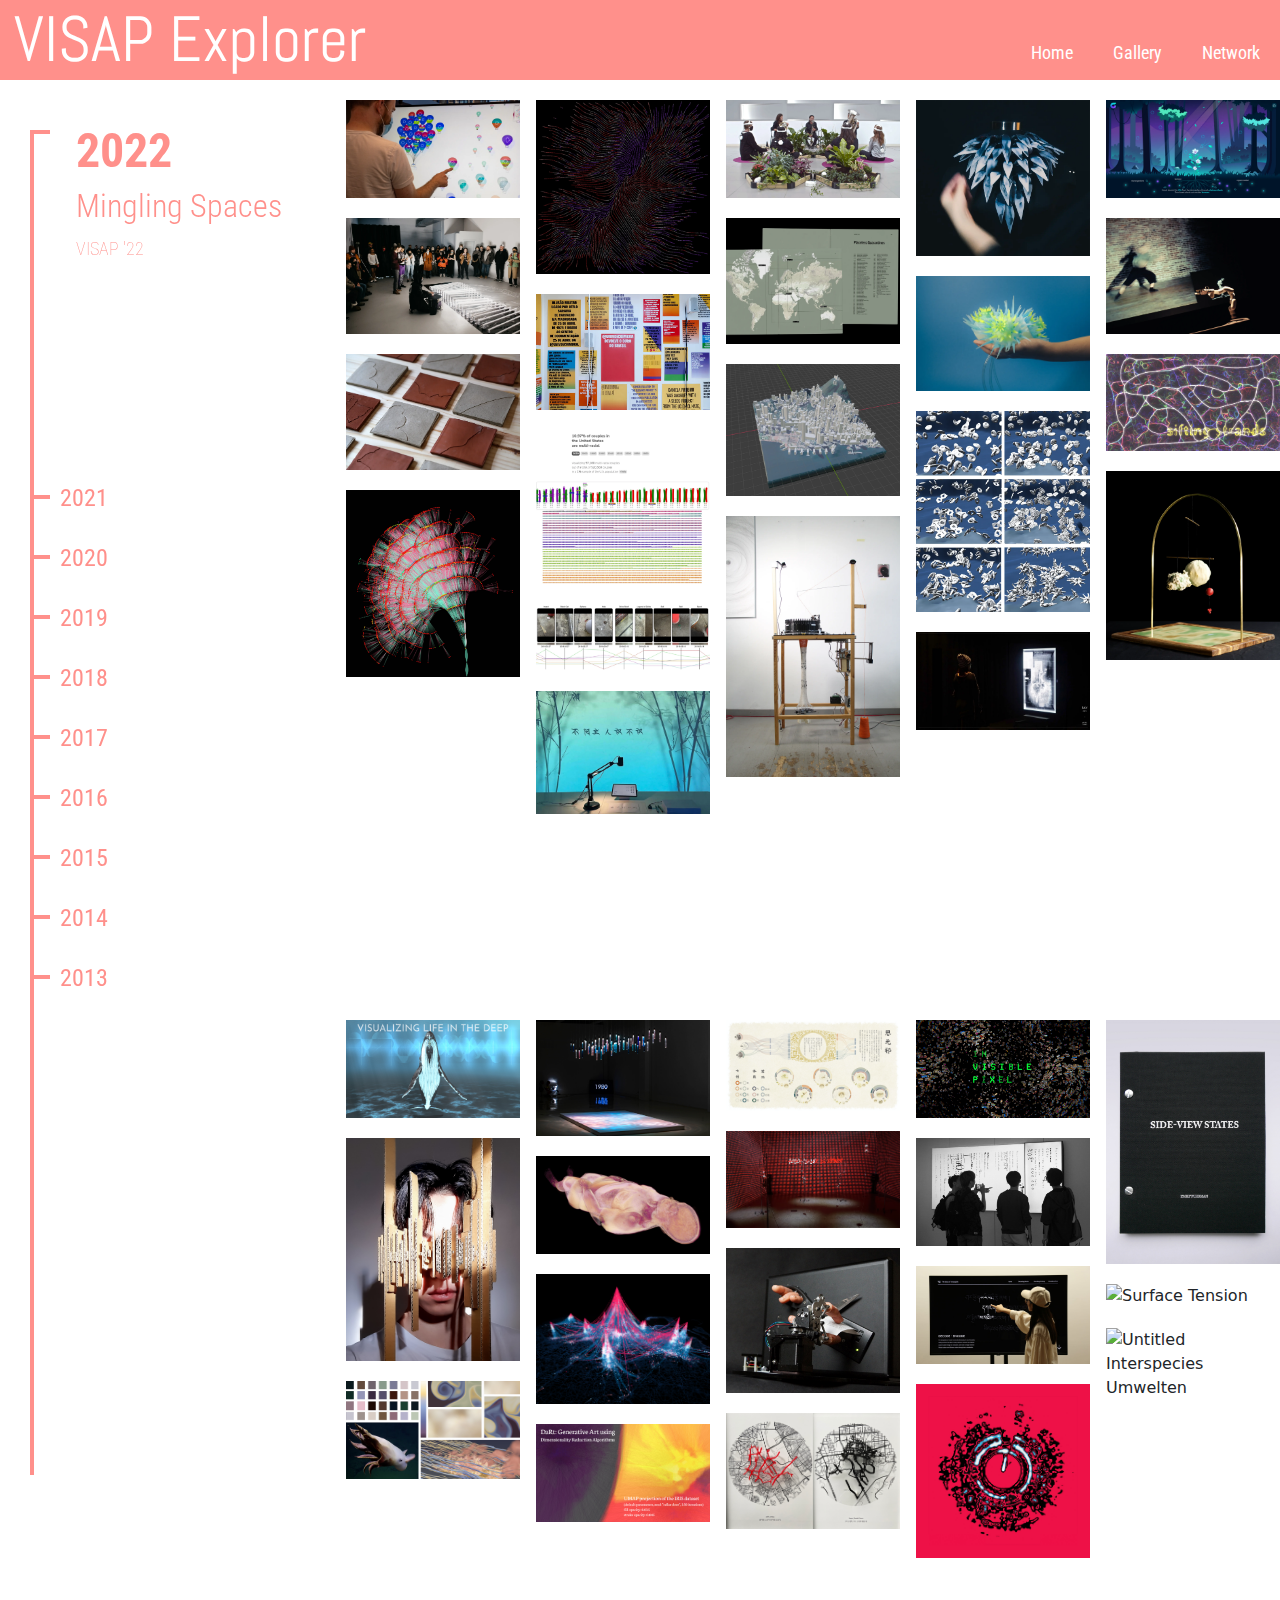
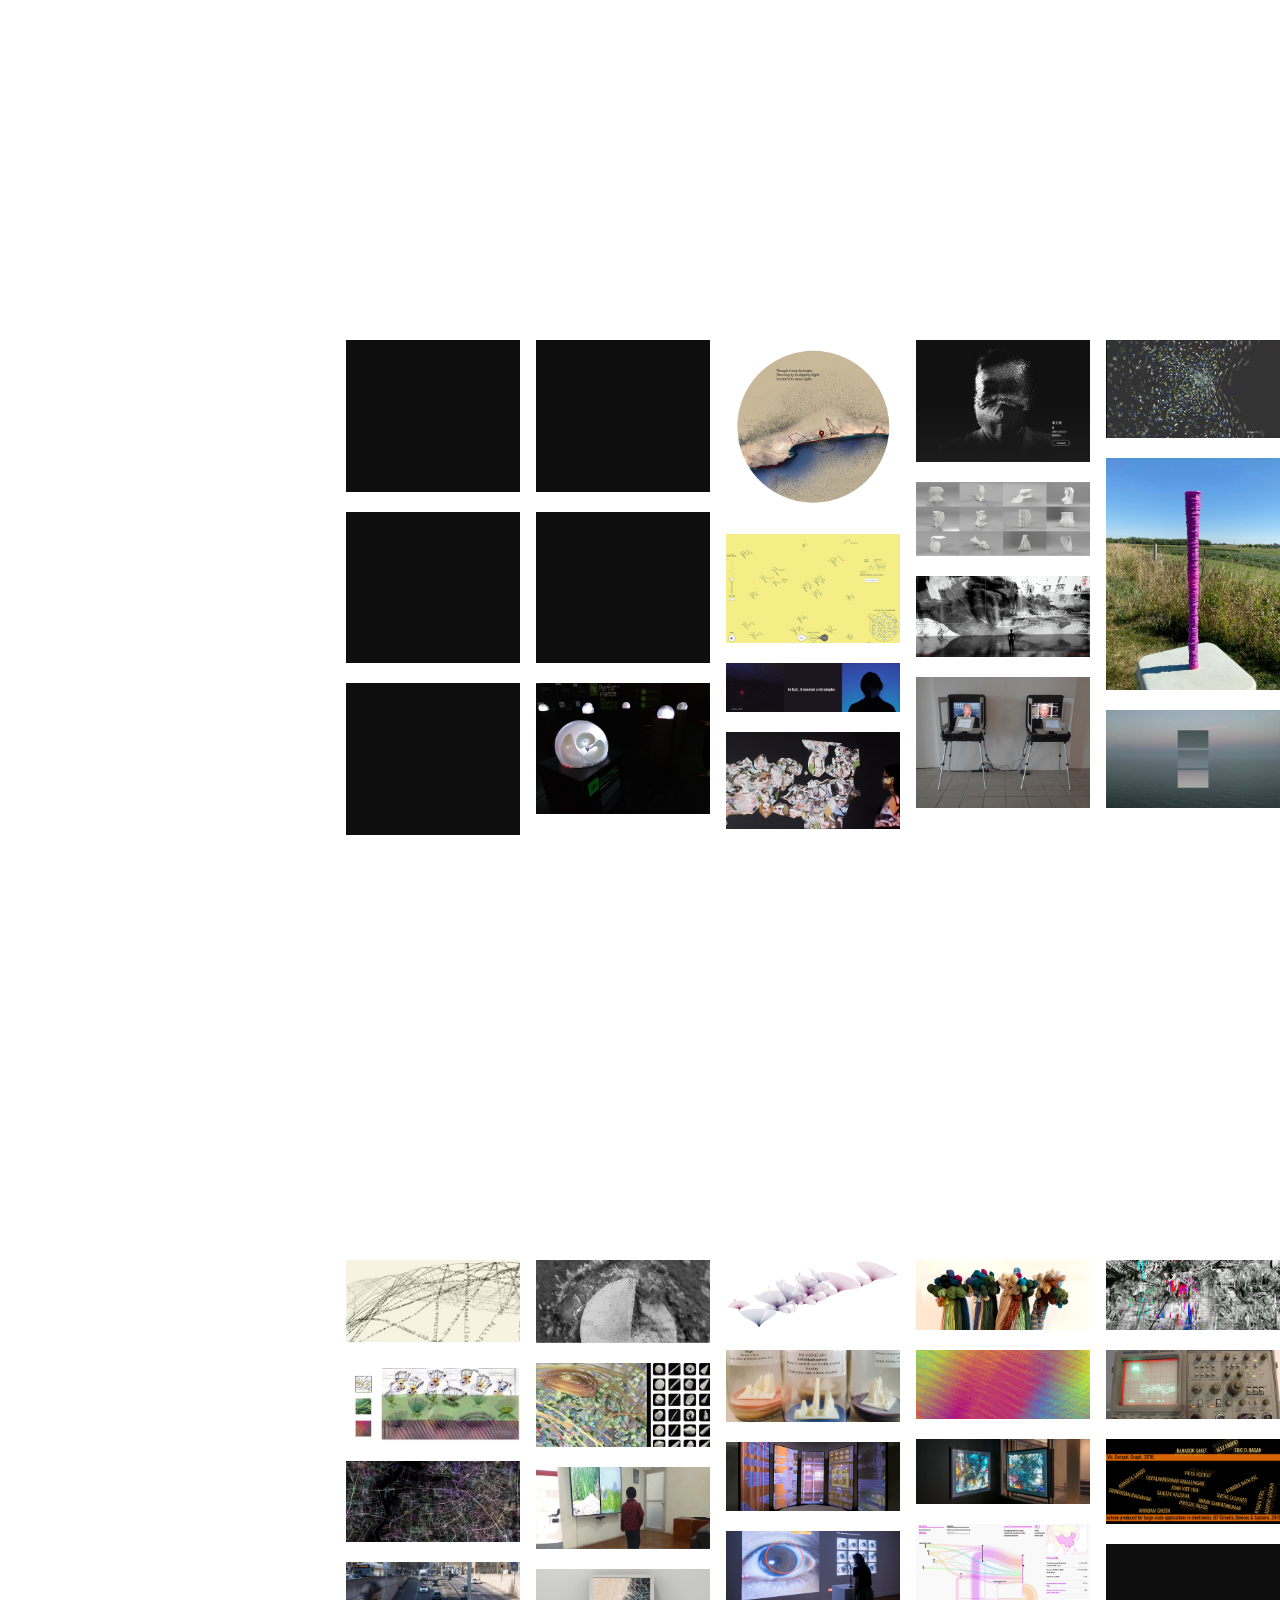
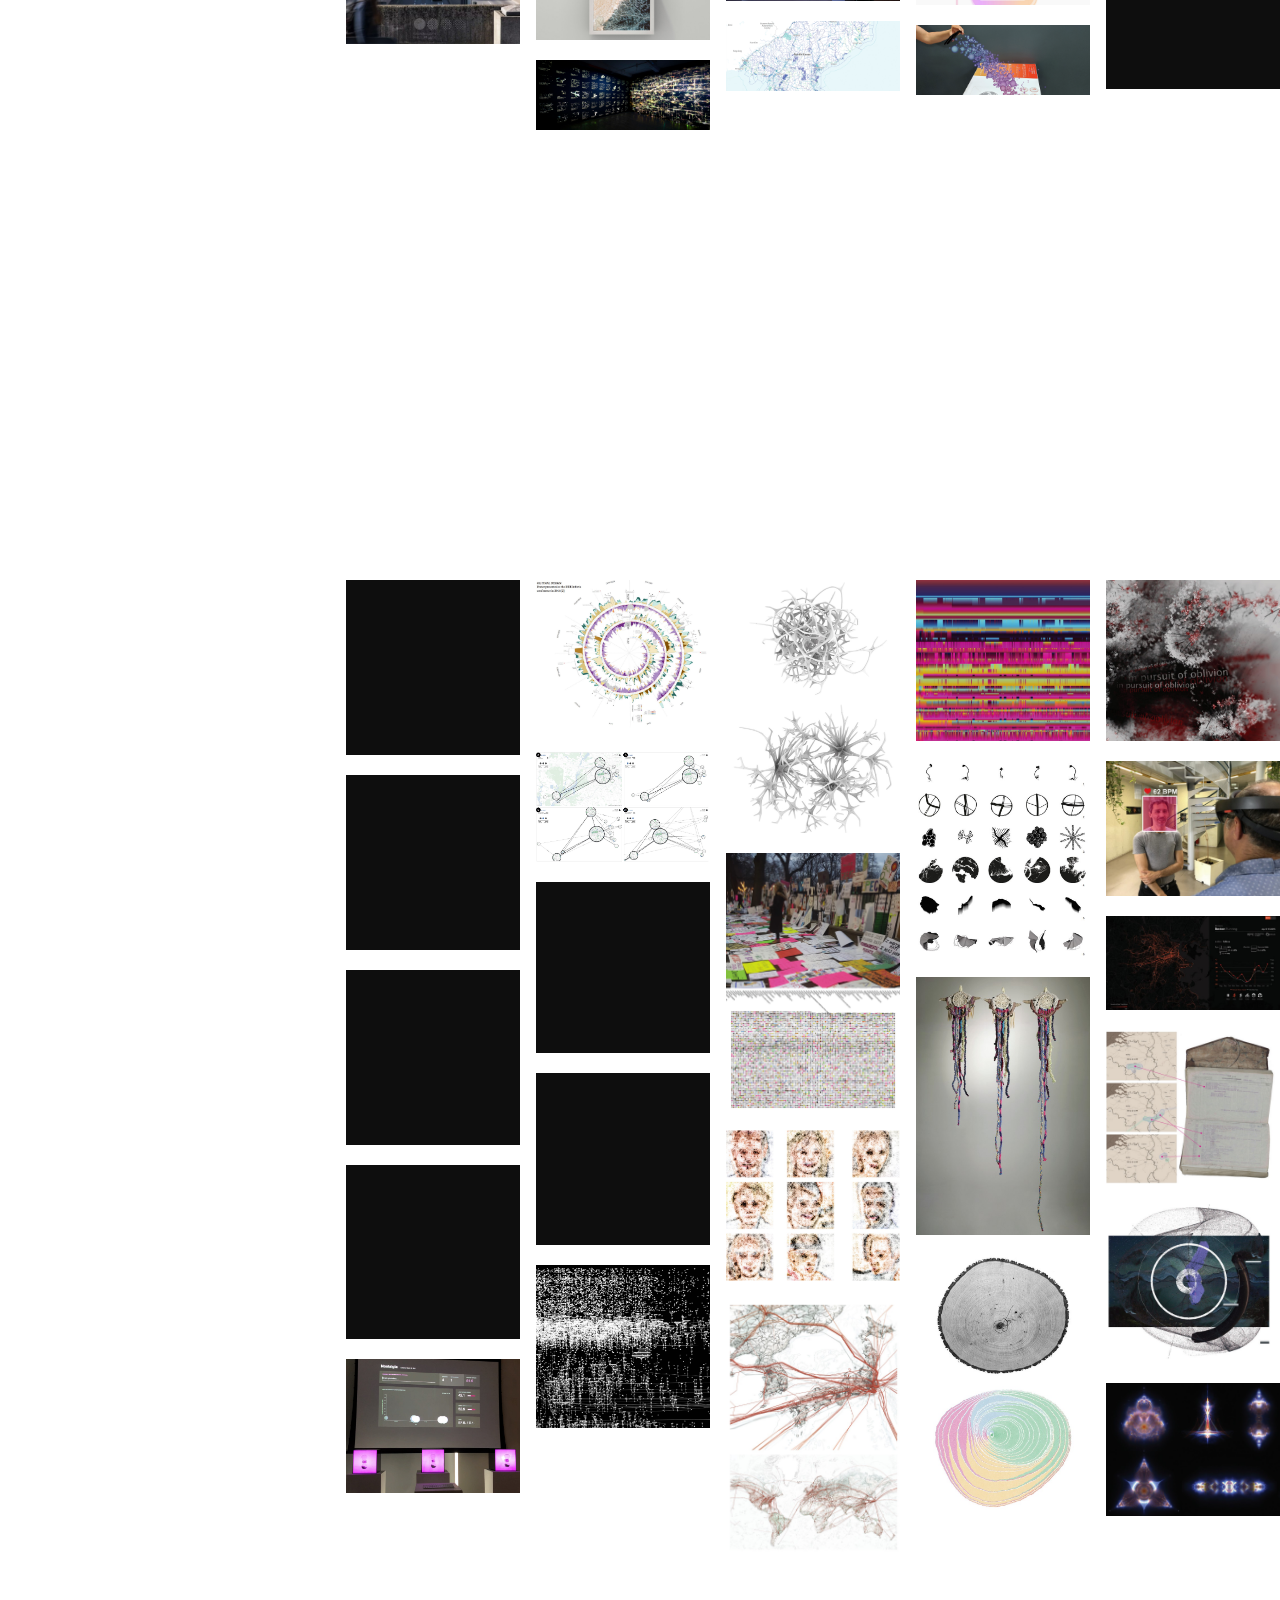
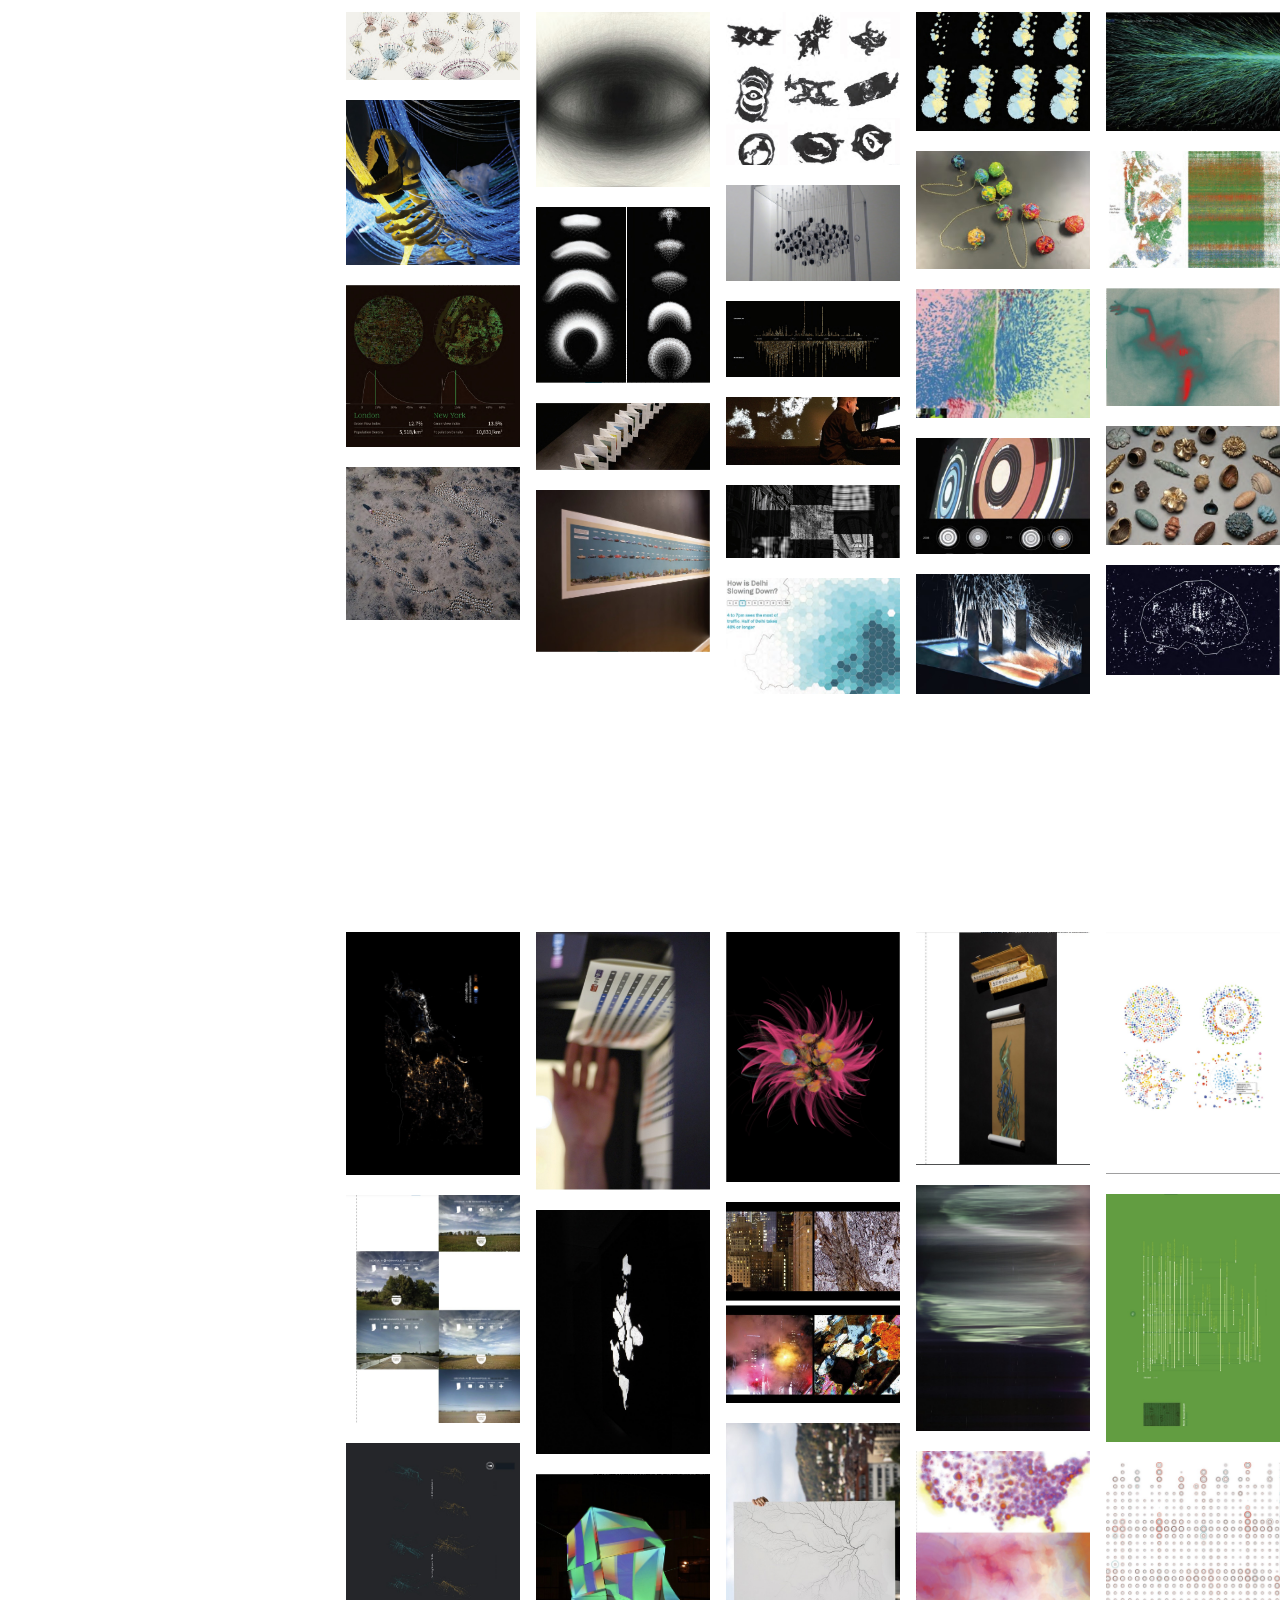
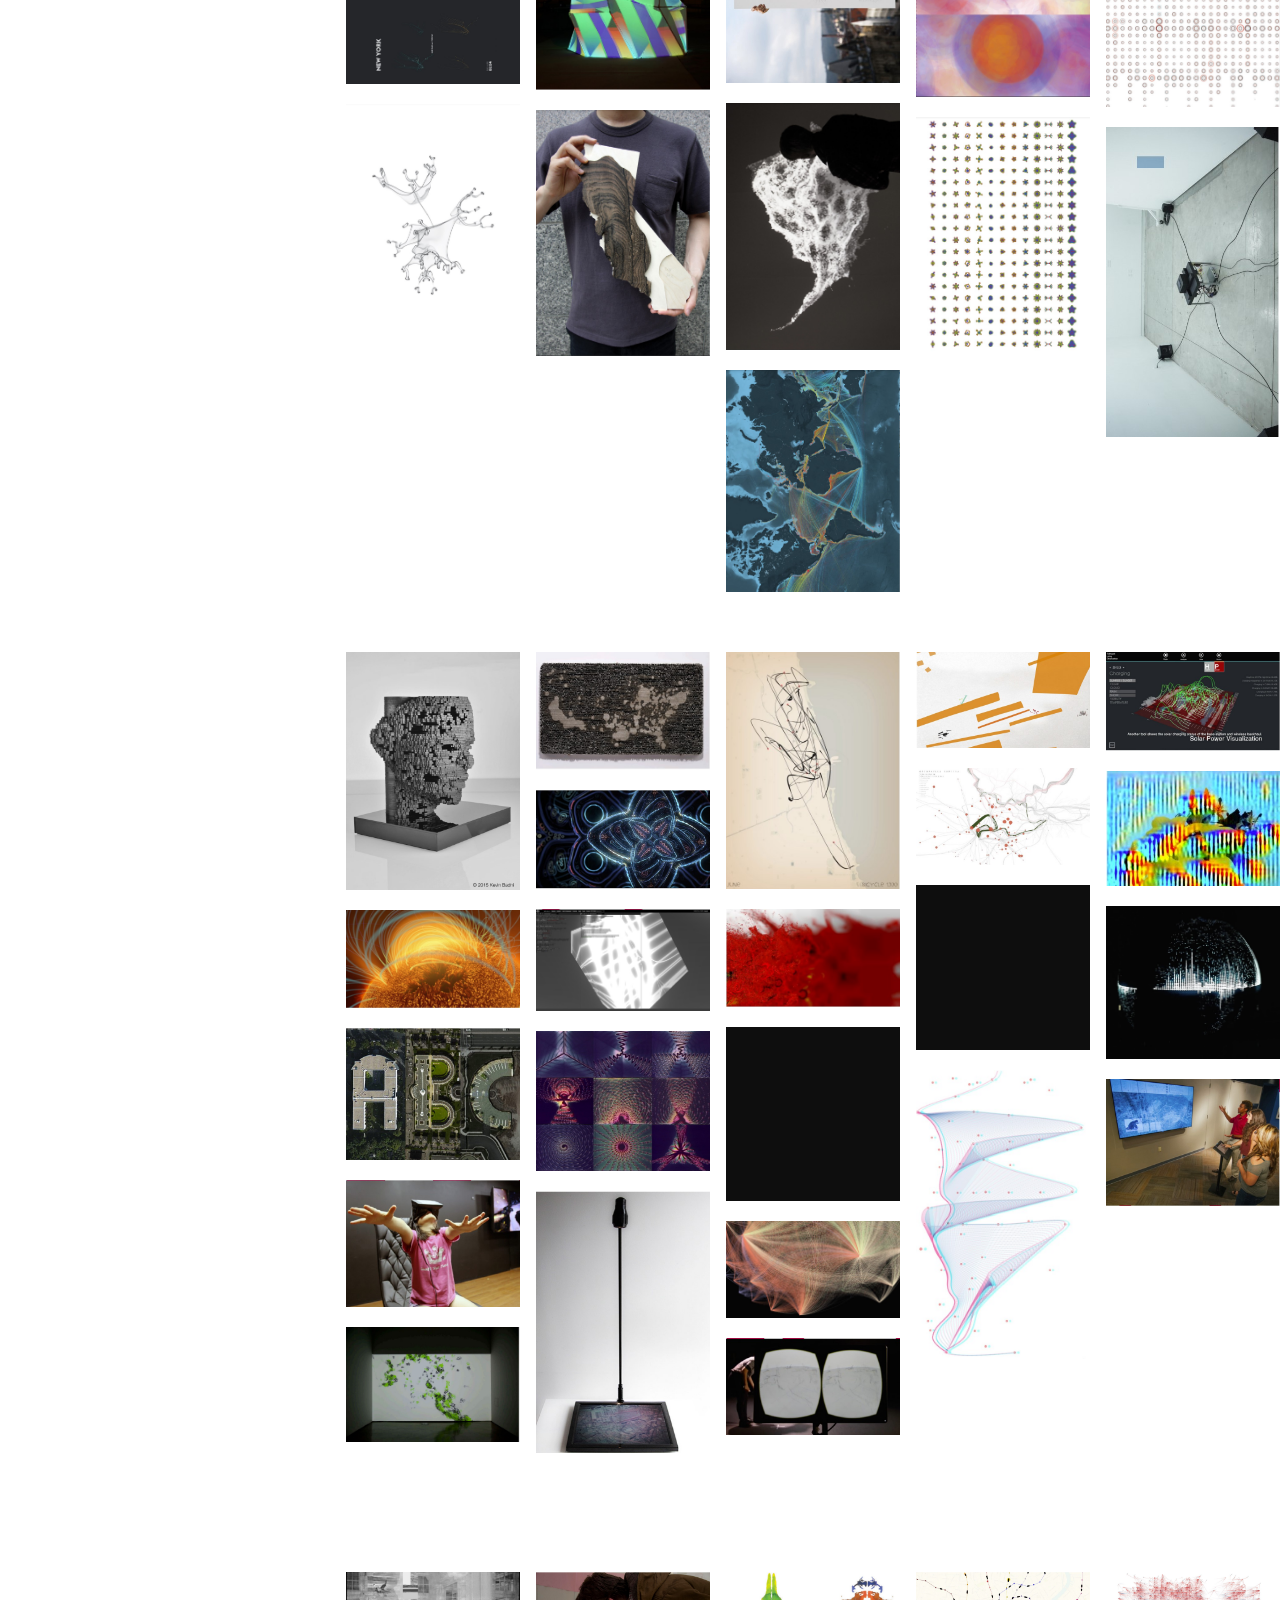
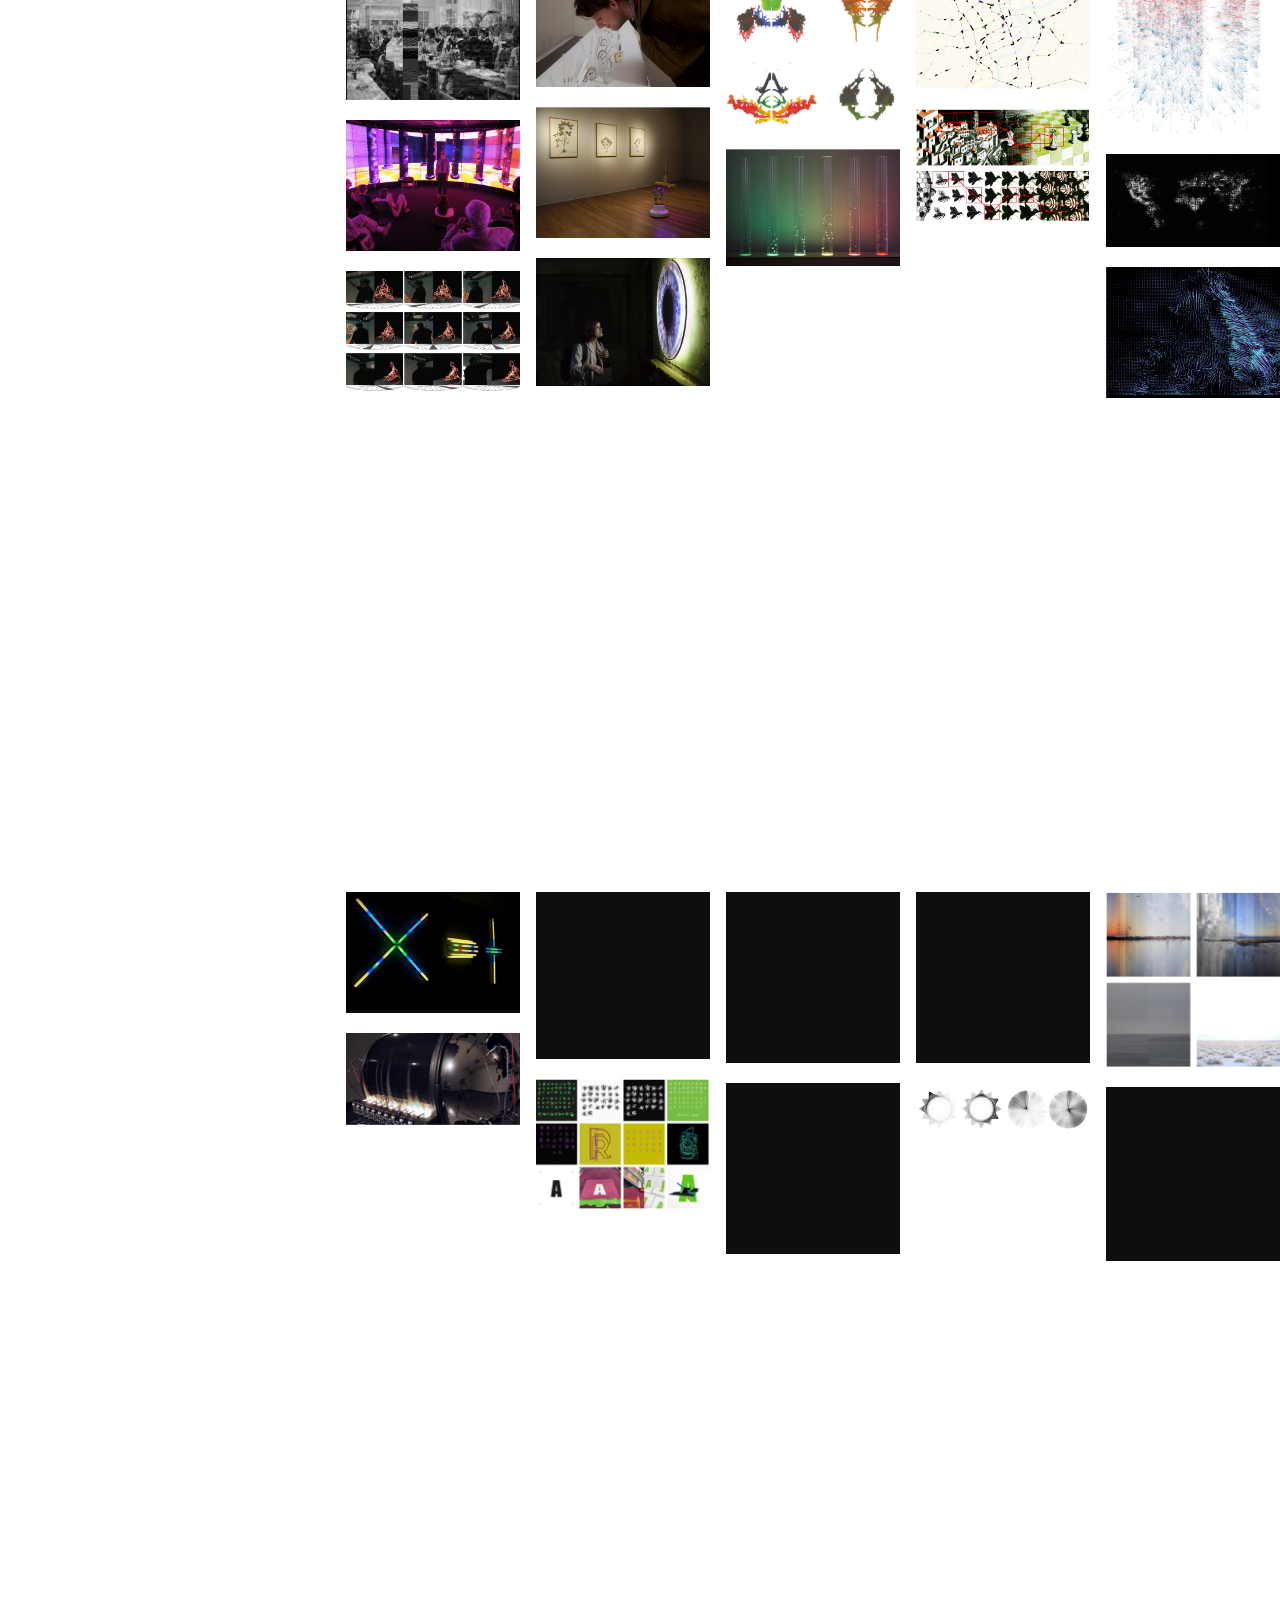
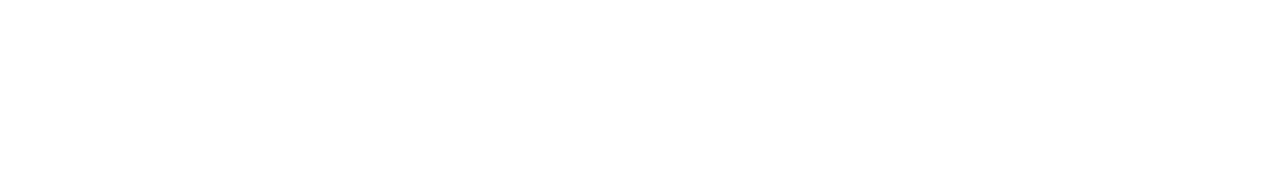
==== commit 42516c77: "links and barchart divisions" ====
--- a/gallery.html
+++ b/gallery.html
@@ -45,72 +45,73 @@
                   <a class="nav-link" href="#item-1">
 
                     <span class="nav__counter">2022</span>
-                    <h3 class="nav__title">Theme</h3>
-                    <p class="nav__body"><strong>Timeline-style navigation</strong>. Scroll down to see what happens, or click on a number in the nav.</p>
+                    <h3 class="nav__title">Mingling Spaces</h3>
+                    <p class="nav__body" data-url="https://visap.net/2022">VISAP '22</p>
 
                   </a>
 
                   <a class="nav-link" href="#item-2">
 
                     <span class="nav__counter">2021</span>
-                    <h3 class="nav__title">Theme</h3>
-                    <p class="nav__body"><strong>Timeline-style navigation</strong>. Scroll down to see what happens, or click on a number in the nav.</p>
-
-                  </a>
-
+                    <h3 class="nav__title">Disconnected</h3>
+                    <p class="nav__body" data-url="https://visap.net/2021/">VISAP '21</p>
+
+                  </a>
+
+                  
                   <a class="nav-link" href="#item-3">
                     <span class="nav__counter">2020</span>
-                    <h3 class="nav__title">Theme</h3>
-                    <p class="nav__body"><strong>Timeline-style navigation</strong>. Scroll down to see what happens, or click on a number in the nav.</p>
-
-                  </a>
+                    <h3 class="nav__title">Enchantment</h3> 
+                    <p class="nav__body" data-url="https://visap.net/2020/"> VISAP '20</p>
+                  </a>
+
 
                   <a class="nav-link" href="#item-4">
                     <span class="nav__counter">2019</span>
-                    <h3 class="nav__title">Theme</h3>
-                    <p class="nav__body"><strong>Timeline-style navigation</strong>. Scroll down to see what happens, or click on a number in the nav.</p>
+                    <h3 class="nav__title">Beyond Borders</h3>
+                    <p class="nav__body" data-url="https://visap.net/2019/">VISAP '19</p>
 
                   </a>
 
                   <a class="nav-link" href="#item-5">
                     <span class="nav__counter">2018</span>
-                    <h3 class="nav__title">Theme</h3>
-                    <p class="nav__body"><strong>Timeline-style navigation</strong>. Scroll down to see what happens, or click on a number in the nav.</p>
+                    <h3 class="nav__title">Data and Identities</h3>
+                    <p class="nav__body" data-url="https://visap.net/2018/">VISAP '18</p>
 
                   </a>
 
                   <a class="nav-link" href="#item-6">
                     <span class="nav__counter">2017</span>
-                    <h3 class="nav__title">Theme</h3>
-                    <p class="nav__body"><strong>Timeline-style navigation</strong>. Scroll down to see what happens, or click on a number in the nav.</p>
+                    <h3 class="nav__title">Sustain and Decay</h3>
+                    <p class="nav__body" data-url="http://visap.uic.edu/2017/">VISAP '17</p>
 
                   </a>
 
                   <a class="nav-link" href="#item-7">
                     <span class="nav__counter">2016</span>
-                    <h3 class="nav__title">Theme</h3>
-                    <p class="nav__body"><strong>Timeline-style navigation</strong>. Scroll down to see what happens, or click on a number in the nav.</p>
+                    <h3 class="nav__title">Metamorphoses</h3>
+                    <p class="nav__body" data-url="http://visap.uic.edu/2016/">VISAP '16</p>
 
                   </a>
 
                   <a class="nav-link" href="#item-8">
                     <span class="nav__counter">2015</span>
-                    <h3 class="nav__title">Theme</h3>
-                    <p class="nav__body"><strong>Timeline-style navigation</strong>. Scroll down to see what happens, or click on a number in the nav.</p>
+                    <h3 class="nav__title">Data Improvisations</h3>
+                    <p class="nav__body" data-url="http://visap.uic.edu/2015/">VISAP '15</p>
 
                   </a>
 
                   <a class="nav-link" href="#item-9">
                     <span class="nav__counter">2014</span>
-                    <h3 class="nav__title">Theme</h3>
-                    <p class="nav__body"><strong>Timeline-style navigation</strong>. Scroll down to see what happens, or click on a number in the nav.</p>
+                    <h3 class="nav__title">Art+Interpretation</h3>
+                    <p class="nav__body" data-url="http://visap.uic.edu/2014/">VISAP '14</p>
 
                   </a>
 
                   <a class="nav-link" href="#item-10">
                     <span class="nav__counter">2013</span>
-                    <h3 class="nav__title"> Theme</h3>
-                    <p class="nav__body"><strong>Timeline-style navigation</strong>. Scroll down to see what happens, or click on a number in the nav.</p>
+                    <h3 class="nav__title"> Art+Experiment</h3>
+                    <p class="nav__body" data-url="http://visap.uic.edu/2013/">VISAP '13</p>
 
                   </a>
                   
@@ -182,6 +183,17 @@
         
 
            <!-- SCRIPTS --> 
+
+           <script>
+                    document.querySelectorAll('.nav__body').forEach(item => {
+                      item.addEventListener('click', event => {
+                          const url = event.target.getAttribute('data-url');
+                          if (url) {
+                              window.open(url, '_blank'); 
+                          }
+                      });
+                  });
+           </script>
 
 
               <script src="https://code.jquery.com/jquery-3.7.1.min.js" integrity="sha256-/JqT3SQfawRcv/BIHPThkBvs0OEvtFFmqPF/lYI/Cxo=" crossorigin="anonymous"></script>
--- a/style.css
+++ b/style.css
@@ -63,7 +63,7 @@
     margin-top: 20px;
   }
   .content-box {
-    flex: 1; /* boxes equal width */
+    flex: 1; 
     padding: 20px;
     box-shadow: 0 4px 8px 0 rgba(0,0,0,0.2);
     margin: 0 10px; 
@@ -92,13 +92,13 @@
     background-color: whitesmoke;
     top: 80px; 
     height: calc(100vh - 80px);
-    width: 500px; /* Adjust width as needed */
+    width: 40%; 
     padding: 20px;
-    overflow-y: auto; /* Enable scrolling */
-    display: none; /* Hidden by default */
-    z-index: 1000; /* Above other elements */
-    float: right; /* Align to the right */
-    margin-left: auto; /* Additional alignment to the right */
+    overflow-y: auto; 
+    display: none; 
+    z-index: 1000; 
+    float: right; 
+    margin-left: auto; 
     box-shadow: -5px 0 15px rgba(0,0,0,0.3);
 }
 
--- a/gridstyle.css
+++ b/gridstyle.css
@@ -102,6 +102,11 @@
     height: 250px;
     opacity: 1;
     overflow: visible;
+    pointer-events: all;
+}
+
+a.nav-link.active .nav__body:hover{
+    text-decoration: underline;
 }
 
 
@@ -124,10 +129,10 @@
     width: 100%;
     margin: 10px;
     height:fit-content;
-    break-inside: avoid-column; /* This helps to prevent images from being split between columns */
+    break-inside: avoid-column; 
 }
 
-/* Responsive adjustments */
+
 @media (max-width: 1200px) {
     .artwork-container {
         column-count: 4;
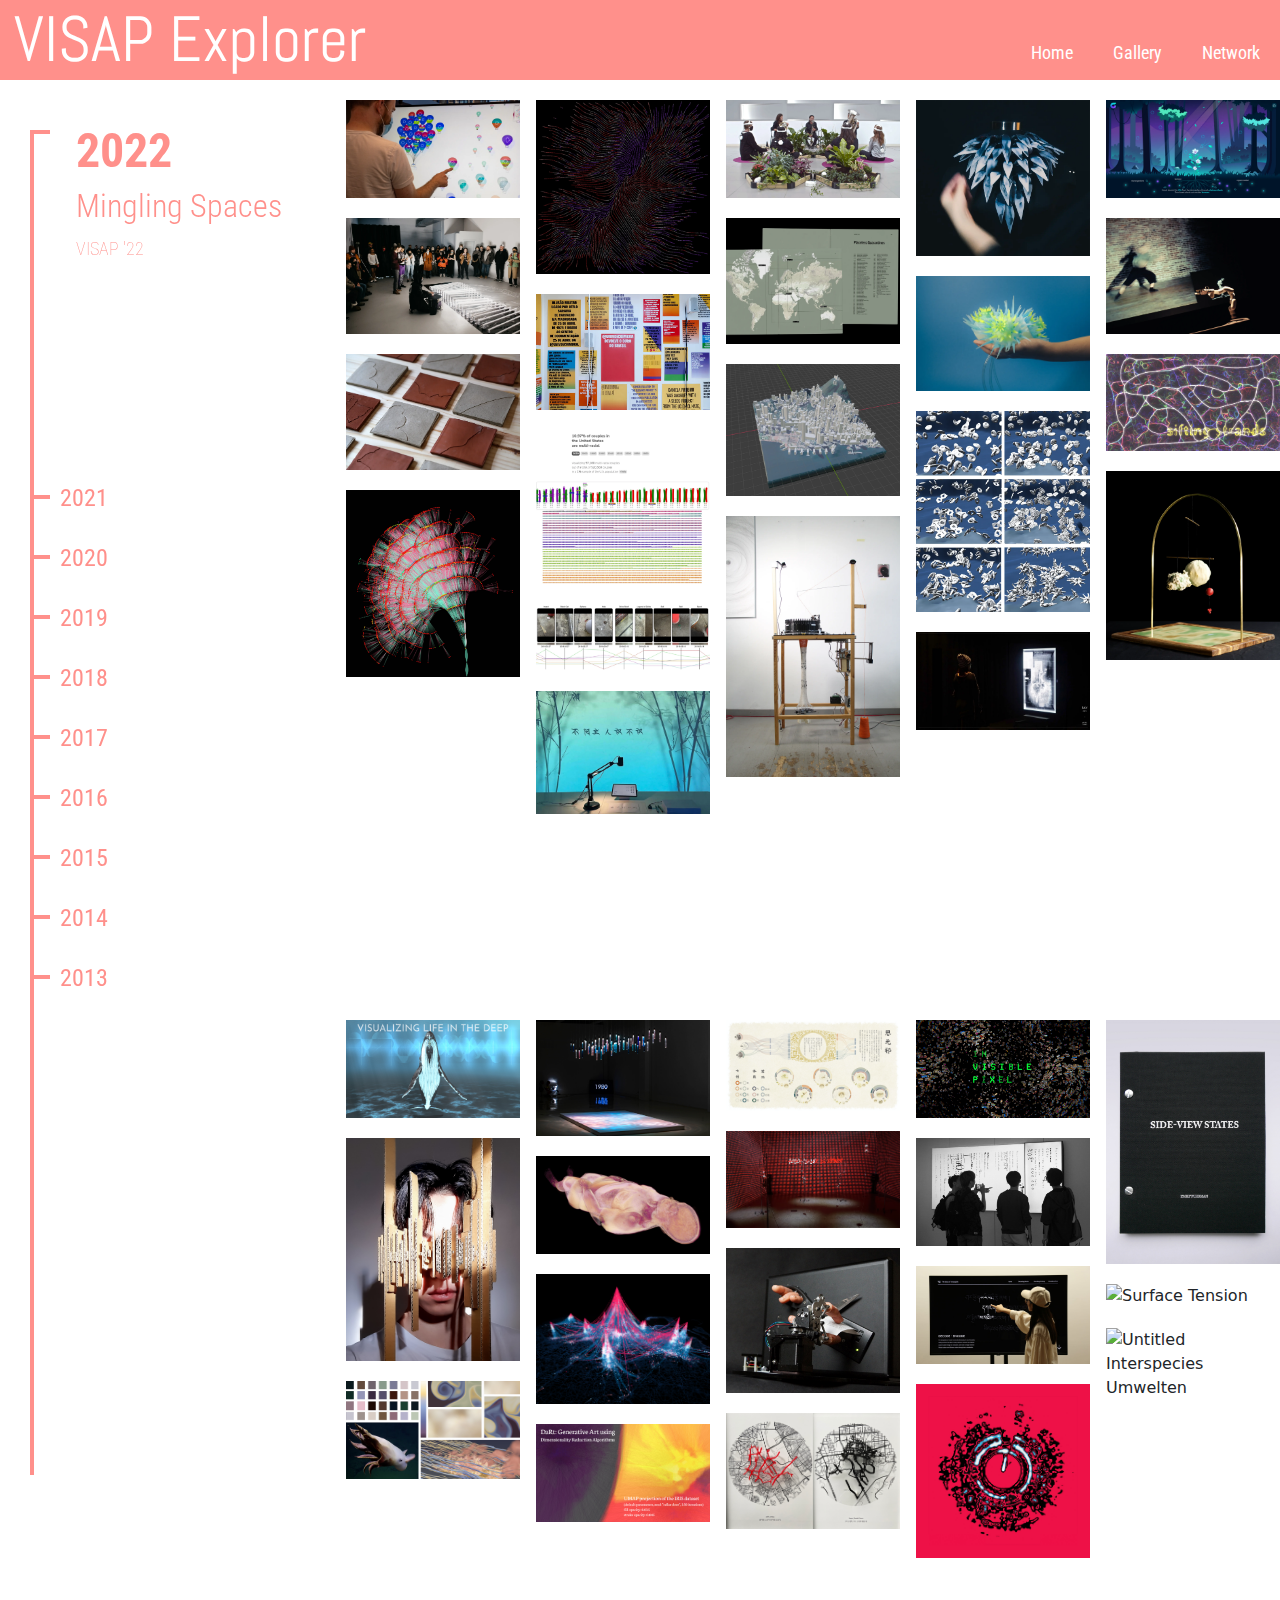
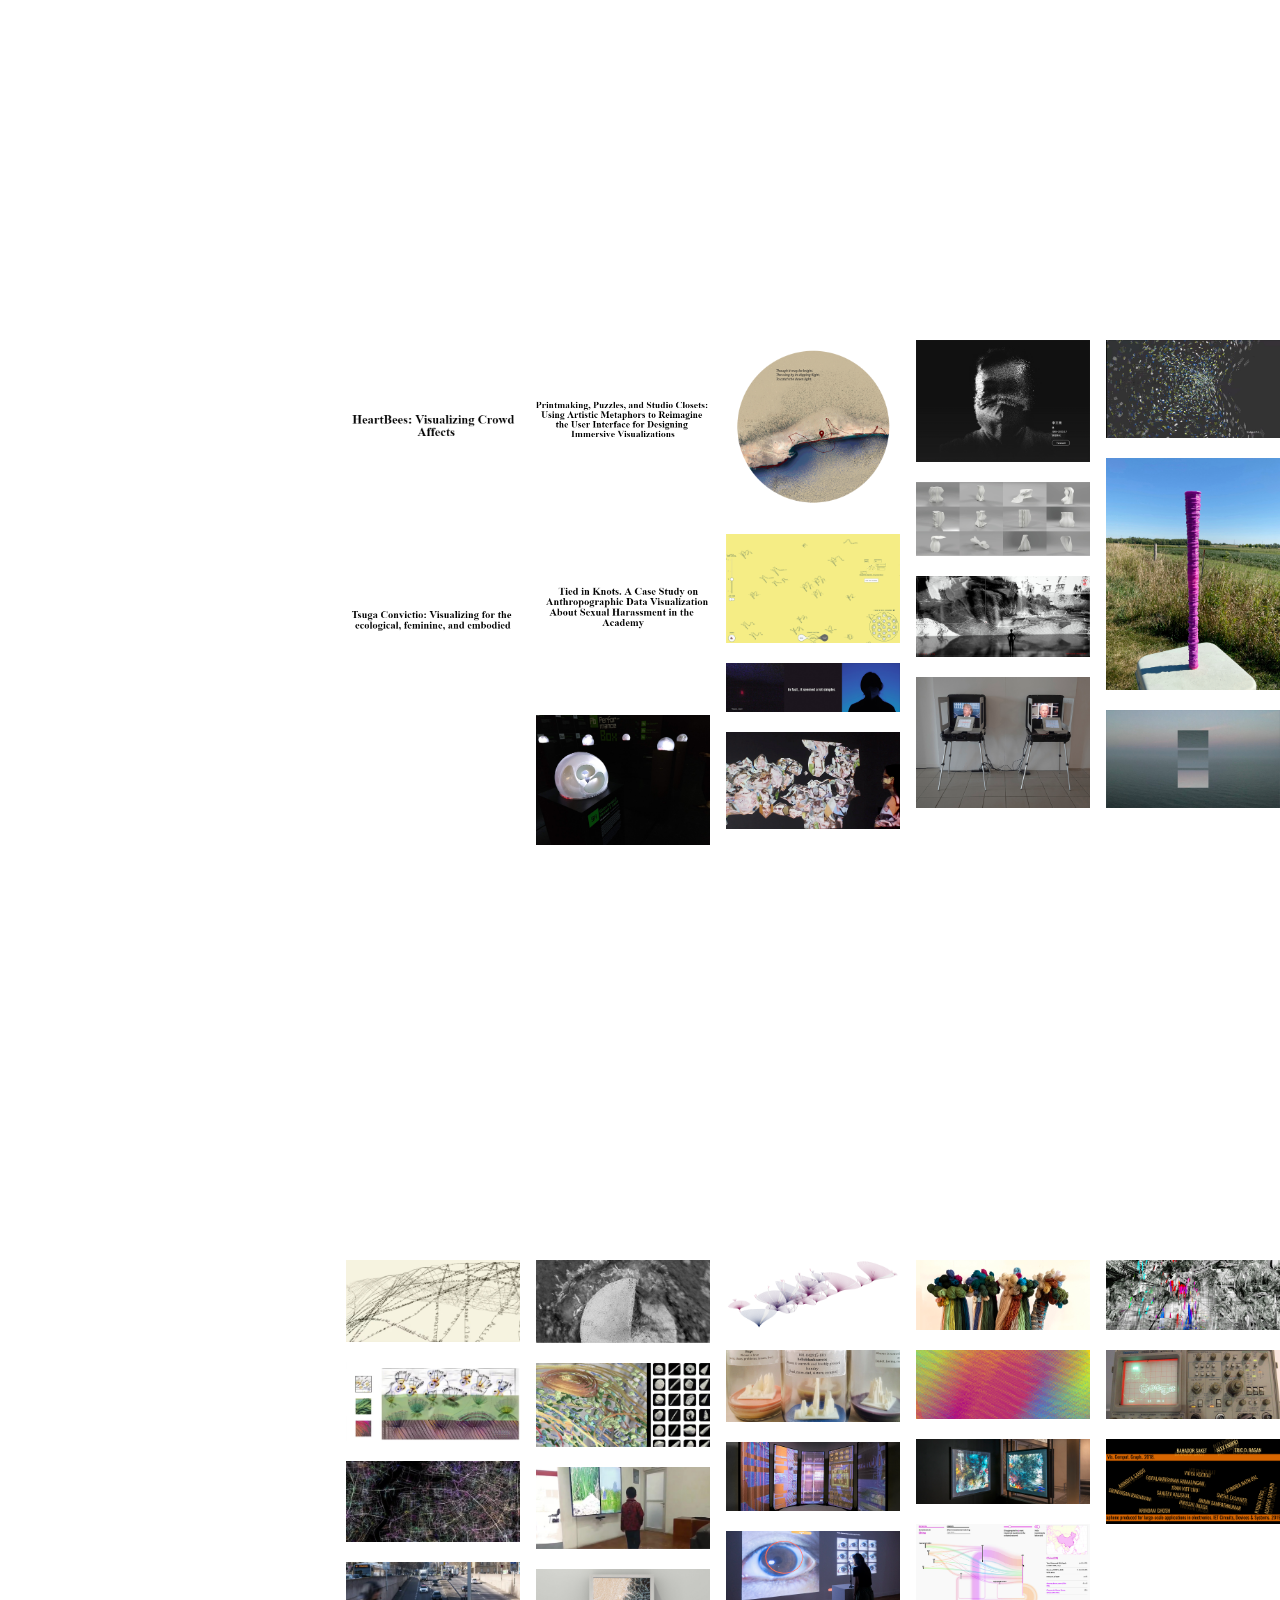
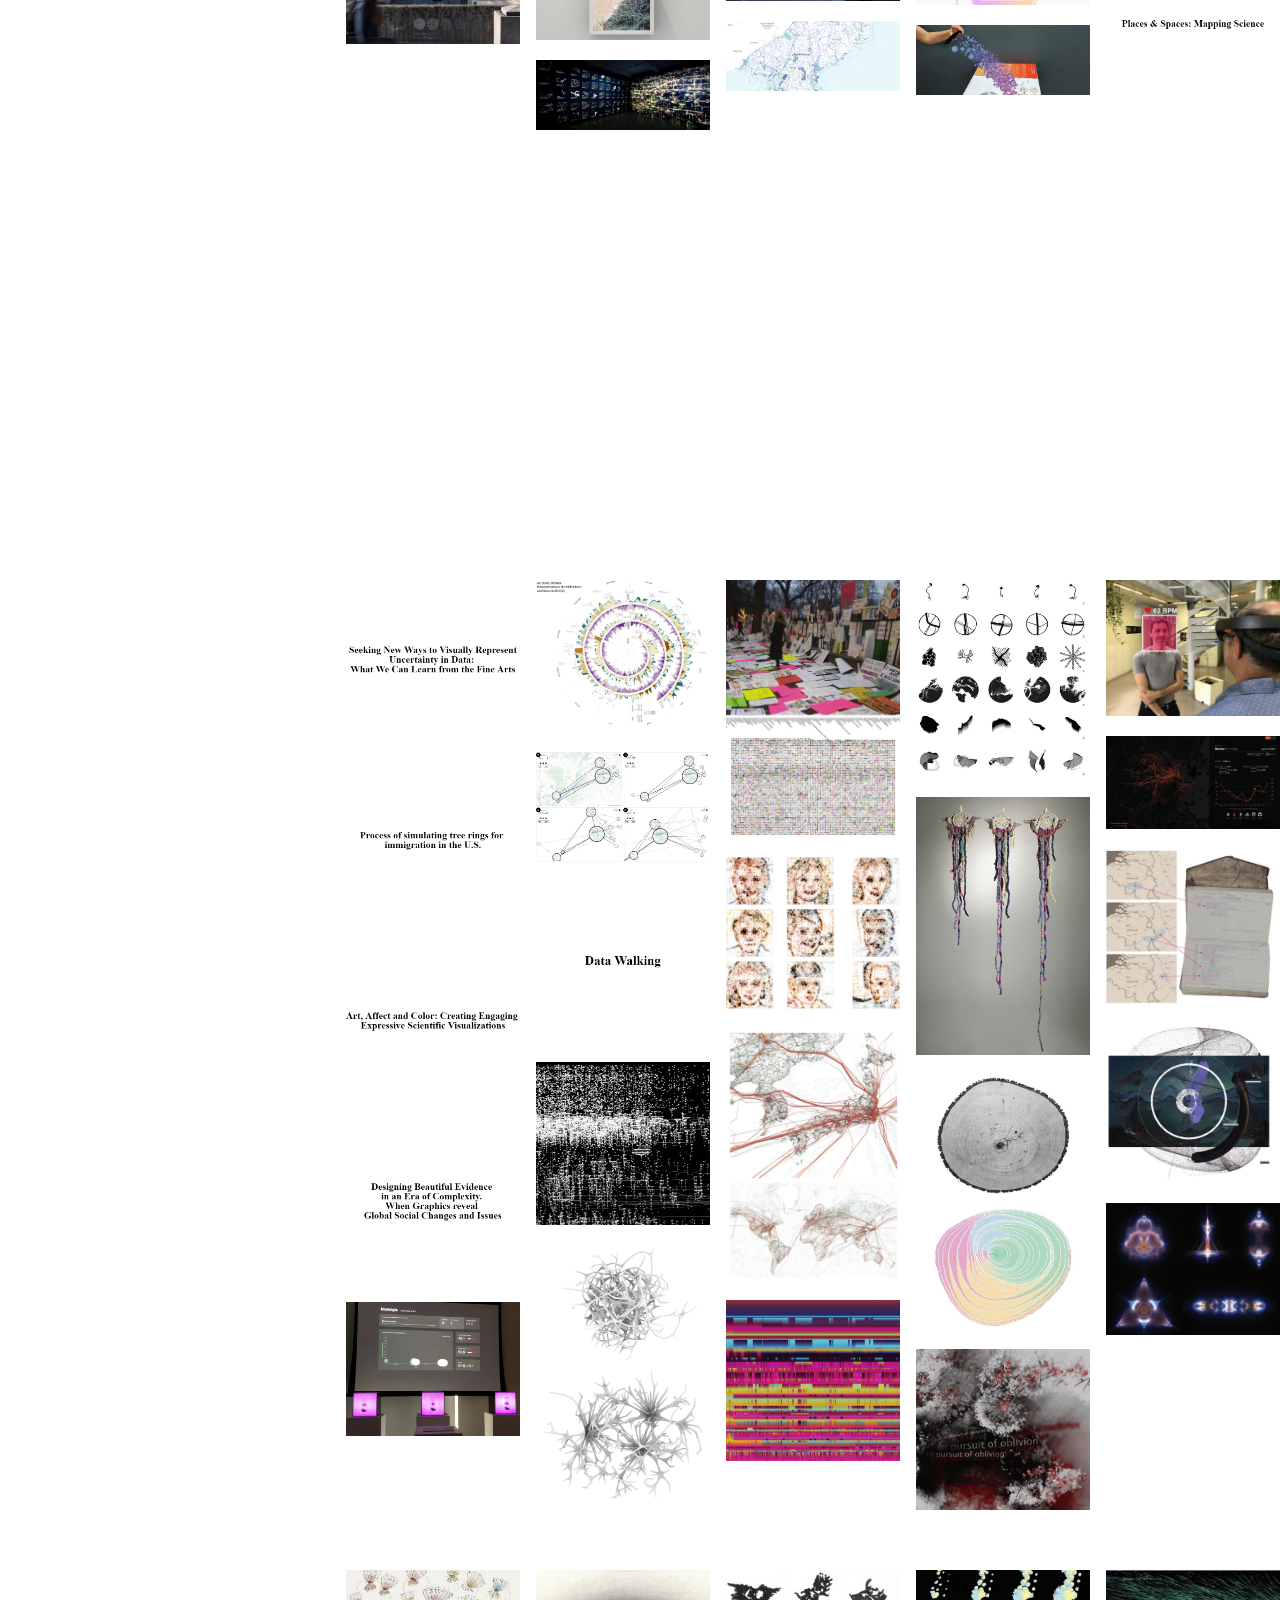
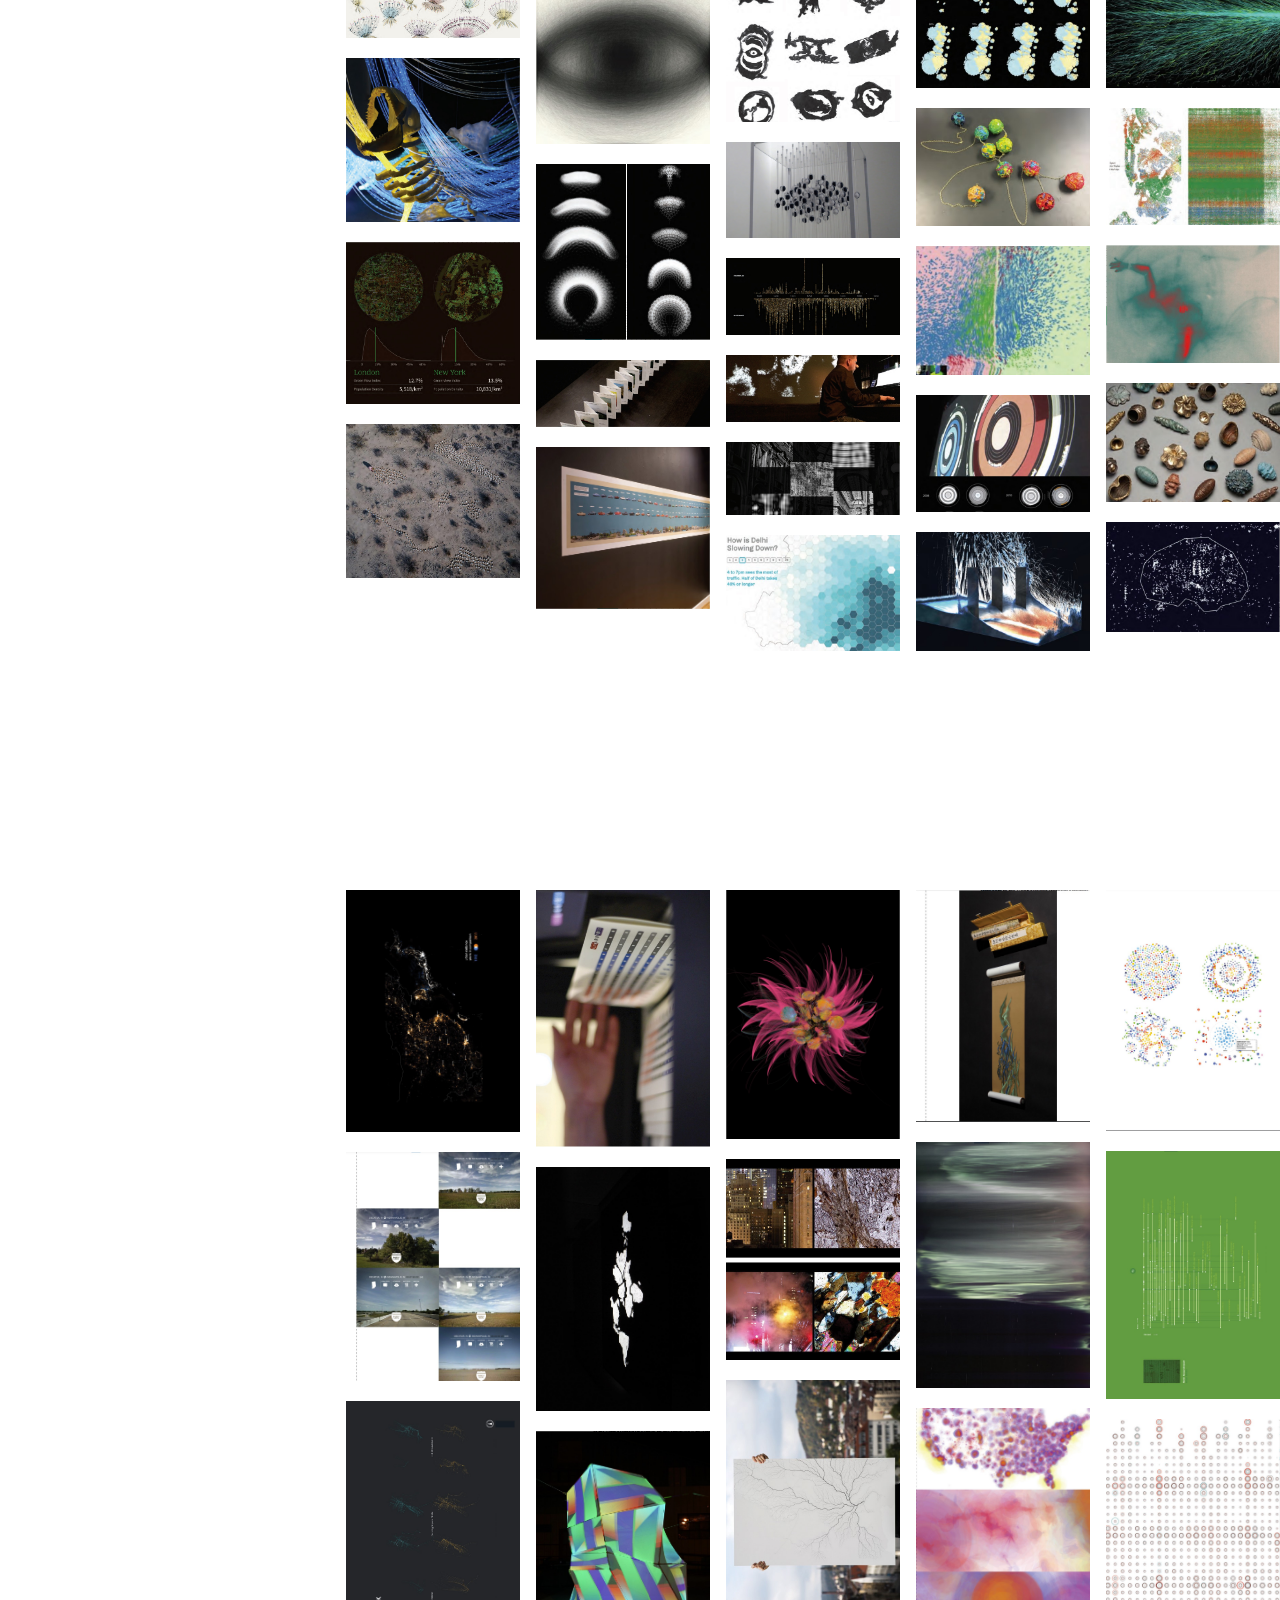
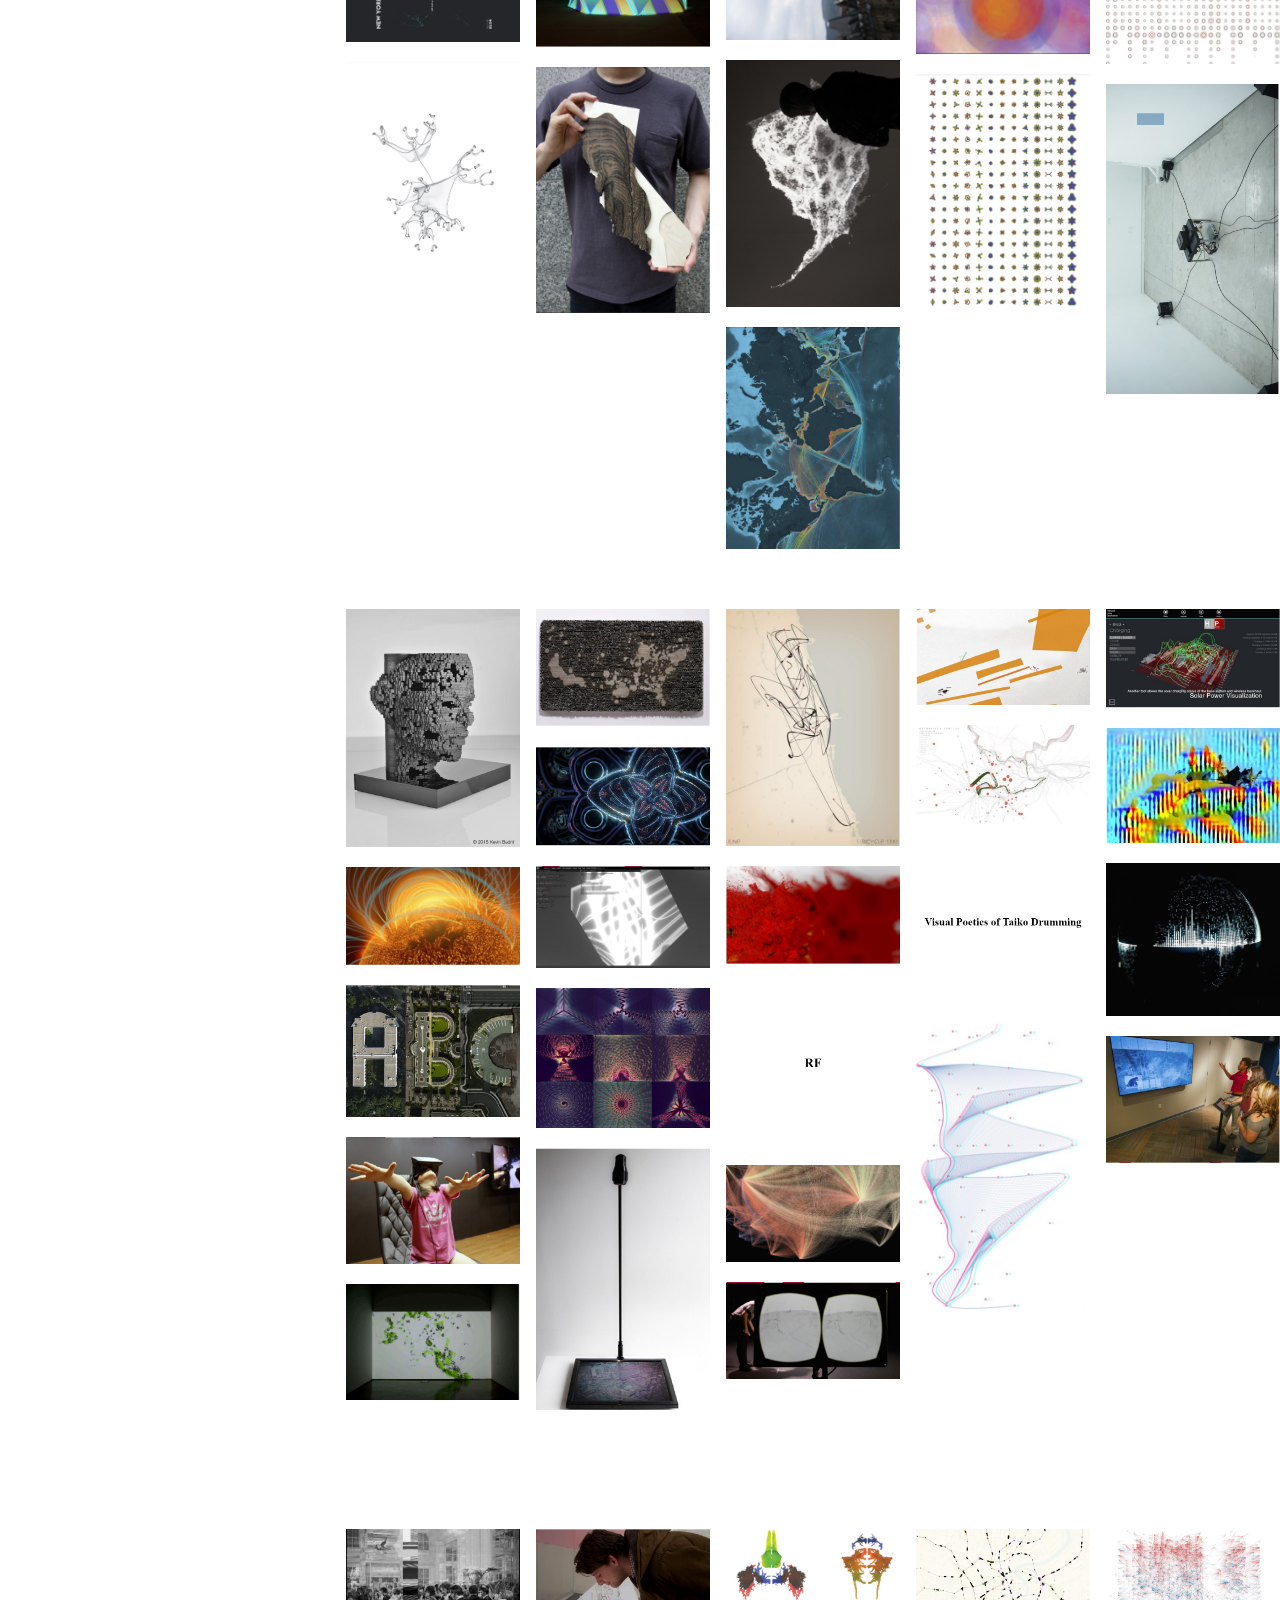
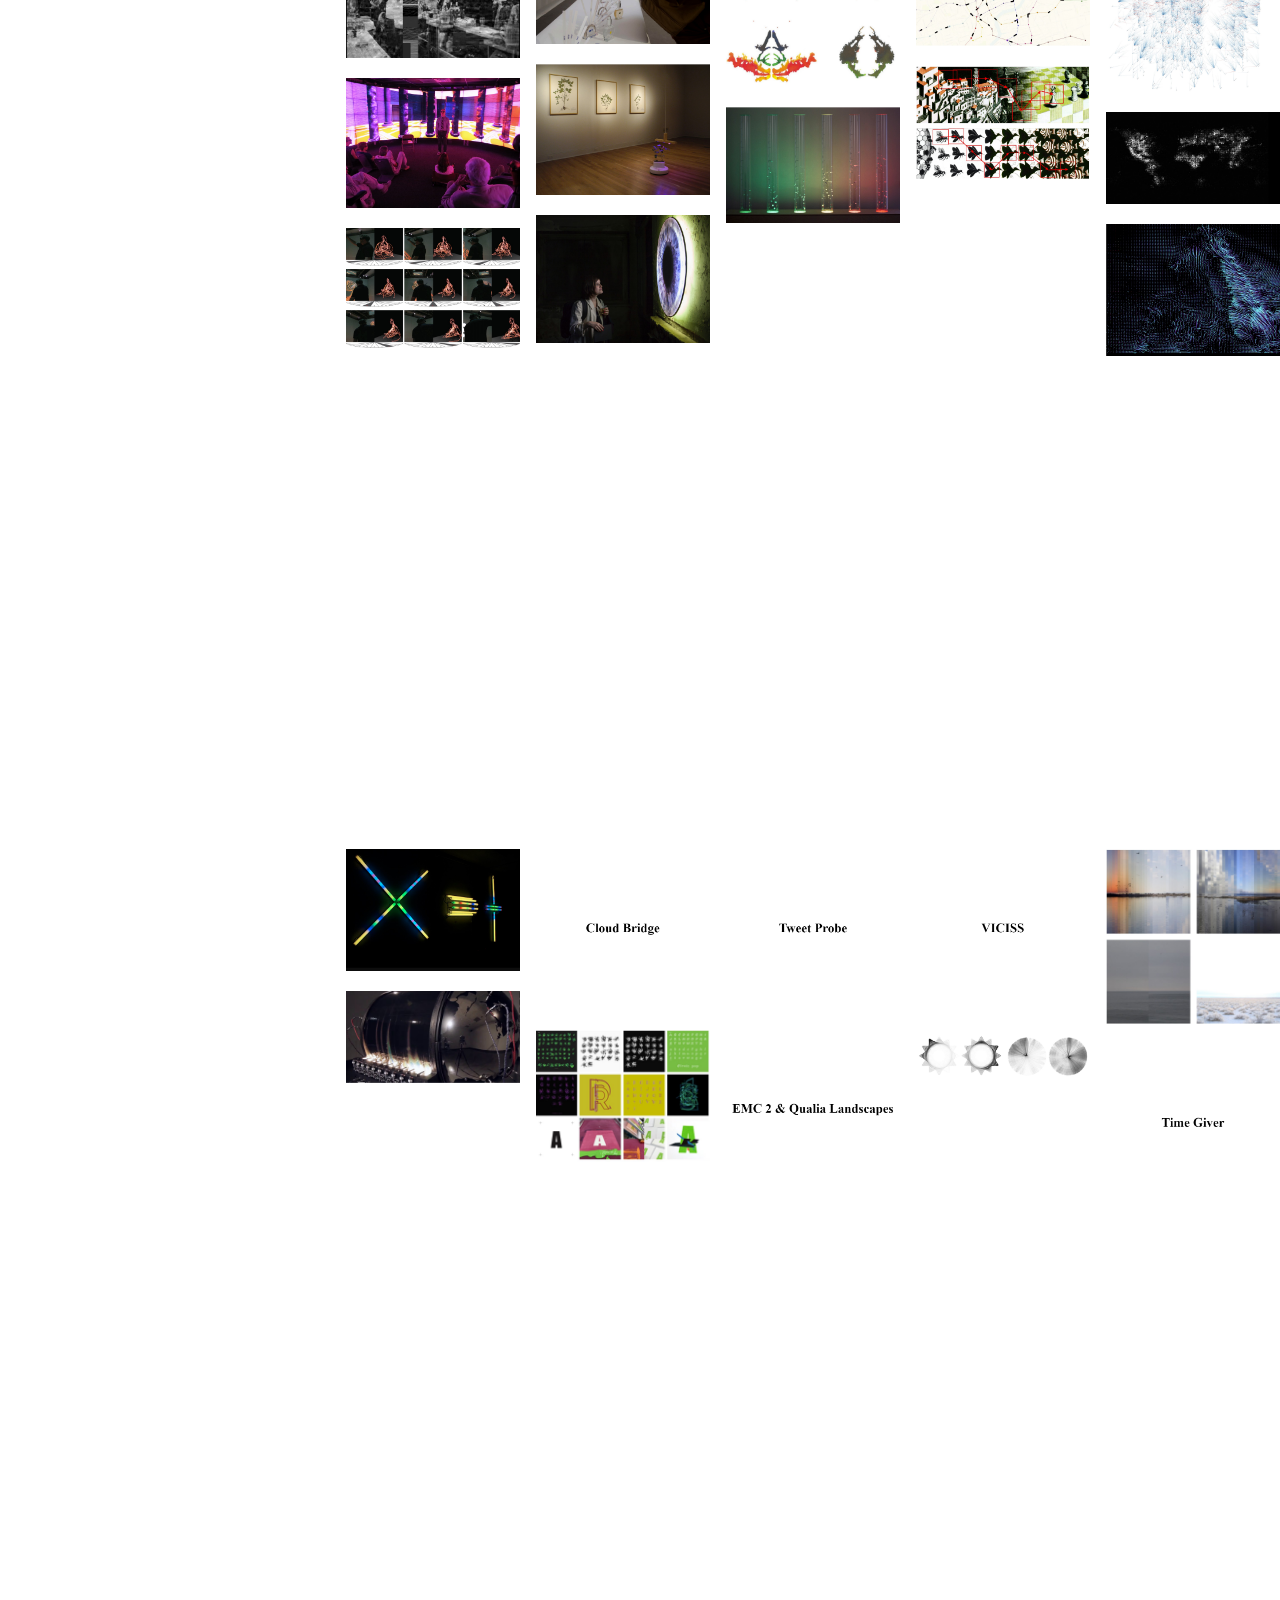
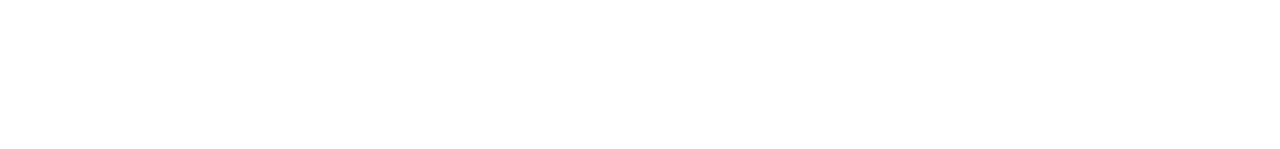
==== commit ffc02042: "black images change" ====
--- a/gallery.html
+++ b/gallery.html
@@ -10,7 +10,7 @@
         <link rel="stylesheet" href="style.css">
         <link rel="stylesheet" href="gridstyle.css">
         <link href="https://cdn.jsdelivr.net/npm/bootstrap@5.3.3/dist/css/bootstrap.min.css" rel="stylesheet" integrity="sha384-QWTKZyjpPEjISv5WaRU9OFeRpok6YctnYmDr5pNlyT2bRjXh0JMhjY6hW+ALEwIH" crossorigin="anonymous">
-
+        <link rel="stylesheet" href="https://cdnjs.cloudflare.com/ajax/libs/font-awesome/4.7.0/css/font-awesome.min.css">
         <!-- <script src = "/d3.v7.min.js"></script> -->
         
         
--- a/style.css
+++ b/style.css
@@ -1,5 +1,6 @@
 @import url('https://fonts.googleapis.com/css2?family=Roboto+Condensed:wght@400;700&display=swap');
 @import url('https://fonts.googleapis.com/css2?family=Abel&display=swap');
+@import url('https://fonts.googleapis.com/css2?family=Roboto:ital,wght@0,100;0,300;0,400;0,500;0,700;0,900;1,100;1,300;1,400;1,500;1,700;1,900&display=swap');
 
 /*body, html {
     margin: 0;
@@ -60,30 +61,81 @@
     display: flex;
     justify-content: center; 
     align-items: center; 
-    margin-top: 20px;
-  }
+    margin-top: 2%;
+    color: white;
+    font-family: 'Roboto', sans-serif;
+  }
+
+  .title-box {
+    flex: 1;
+    display: flex;
+    flex-direction: column; 
+    align-self: stretch;
+    margin: 2% 20% 2% 20%;
+    border-radius: 10px;
+    font-weight: 700;
+    text-align: center;
+    font-size: 40px;
+    color:white;
+    background-color: #ff908b;
+    box-shadow: 0 4px 8px 0 rgba(0,0,0,0.2);
+  }
+
+  .content h3 {
+    margin-bottom: 20px;
+    margin-top: 25px;
+    font-weight: 500;
+    font-size: 30px;
+    align-self: flex-start;
+  }
+
+  .content p {
+    font-size: 18px;
+  }
+
   .content-box {
     flex: 1; 
-    padding: 20px;
-    box-shadow: 0 4px 8px 0 rgba(0,0,0,0.2);
-    margin: 0 10px; 
+    padding: 2%;
+    margin: 2% 20% 2% 20%;
+    box-shadow: 0 4px 8px 0 rgba(0,0,0,0.2); 
     display: flex;
     flex-direction: column; 
     align-self: stretch;
-}
-
-  .left-content {
-    background-color: #ffdada;
-  }
-  .right-content {
-    background-color: #ffdede;
-  }
-  .right-content h2 {
-    color: #333;
-  }
-  .right-content p {
-    color: #666;
-  }
+    background-color: #ff908b;
+    border-radius: 25px;
+}
+
+/*BACKGROUND*/
+
+.background {
+  animation:slide 5s ease-in-out infinite alternate;
+  background-image: linear-gradient(-60deg, #ff908b 25%, #C35B59 25%,  #FFF6F5 50%);
+  top:0;
+  bottom:0;
+  left:-50%;
+  opacity:.5;
+  position:fixed;
+  right:-50%;
+  z-index:-1;
+}
+
+.bg1 {
+  animation-direction:alternate-reverse;
+  animation-duration:4s;
+}
+
+.bg2 {
+  animation-duration:5s;
+}
+
+@keyframes slide {
+  0% {
+    transform:translateX(-25%);
+  }
+  100% {
+    transform:translateX(25%);
+  }
+}
 
 /*STORY-CARD*/
 
@@ -144,7 +196,78 @@
     font-style: normal;
   }
 
-  
-  
-  
-
+  .roboto-thin {
+    font-family: "Roboto", sans-serif;
+    font-weight: 100;
+    font-style: normal;
+  }
+  
+  .roboto-light {
+    font-family: "Roboto", sans-serif;
+    font-weight: 300;
+    font-style: normal;
+  }
+  
+  .roboto-regular {
+    font-family: "Roboto", sans-serif;
+    font-weight: 400;
+    font-style: normal;
+  }
+  
+  .roboto-medium {
+    font-family: "Roboto", sans-serif;
+    font-weight: 500;
+    font-style: normal;
+  }
+  
+  .roboto-bold {
+    font-family: "Roboto", sans-serif;
+    font-weight: 700;
+    font-style: normal;
+  }
+  
+  .roboto-black {
+    font-family: "Roboto", sans-serif;
+    font-weight: 900;
+    font-style: normal;
+  }
+  
+  .roboto-thin-italic {
+    font-family: "Roboto", sans-serif;
+    font-weight: 100;
+    font-style: italic;
+  }
+  
+  .roboto-light-italic {
+    font-family: "Roboto", sans-serif;
+    font-weight: 300;
+    font-style: italic;
+  }
+  
+  .roboto-regular-italic {
+    font-family: "Roboto", sans-serif;
+    font-weight: 400;
+    font-style: italic;
+  }
+  
+  .roboto-medium-italic {
+    font-family: "Roboto", sans-serif;
+    font-weight: 500;
+    font-style: italic;
+  }
+  
+  .roboto-bold-italic {
+    font-family: "Roboto", sans-serif;
+    font-weight: 700;
+    font-style: italic;
+  }
+  
+  .roboto-black-italic {
+    font-family: "Roboto", sans-serif;
+    font-weight: 900;
+    font-style: italic;
+  }
+  
+  
+  
+
